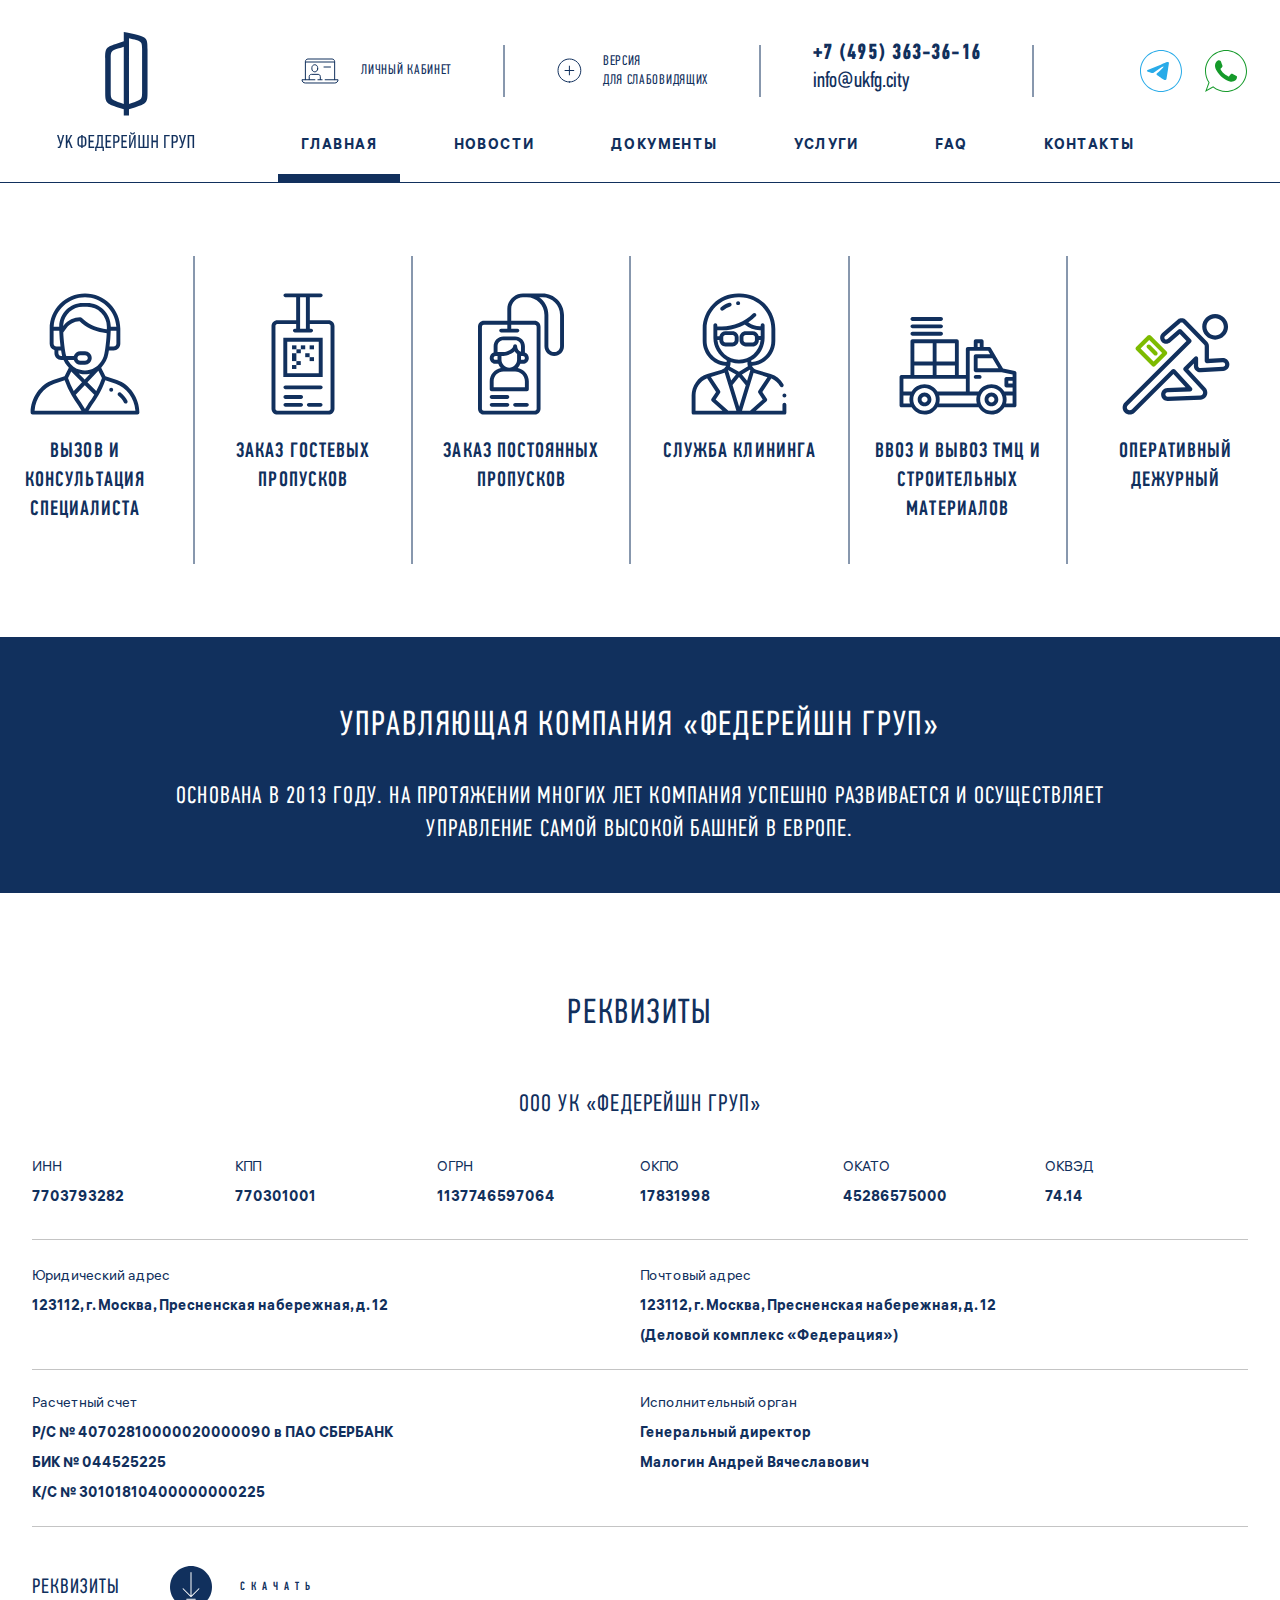
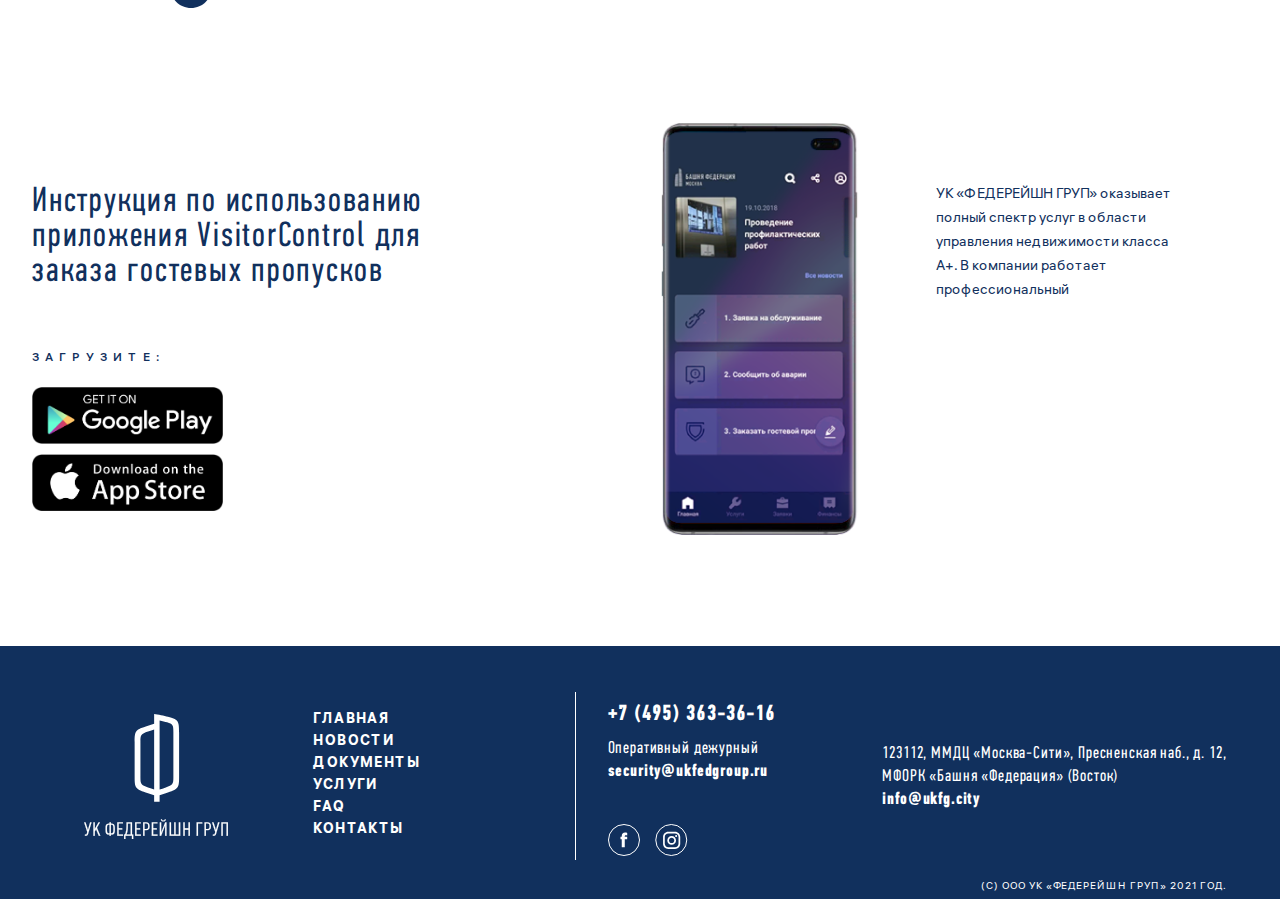
==== index.html @ 89785863 "columns__icons" ====
<!DOCTYPE html>
<html lang="ru">
   <head>
      <meta charset="UTF-8" />
      <meta content="width=device-width, initial-scale=1" name="viewport" />
      <title>УК Федерейшн Груп</title>
      <link rel="stylesheet" href="css/style.css" />
   </head>
   <body>
      <div class="wrapper">
         <header class="header">
            <div class="container">
               <div class="header__row">
                  <a href="../index.html">
                     <div class="header__logo">
                        <div class="header__img"></div>
                     </div>
                  </a>
                  <div class="header__bar">
                     <div class="header__icons">
                        <div class="header__lk">
                           <a href="#">
                              <div class="header__profile">
                                 <p>личный кабинет</p>
                              </div>
                           </a>
                        </div>
                        <div class="header__line"></div>
                        <div class="header__version">
                           <a href="#">
                              <div class="header__blind">
                                 <p>версия<br />для слабовидящих</p>
                              </div>
                           </a>
                        </div>
                        <div class="header__line"></div>
                        <div class="header__contacts">
                           <a href="tel:+74953633616"><div class="header__phone">+7 (495) 363-36-16</div></a>
                           <a href="mailto:info@ukfg.city" target="_blank">
                              <div class="header__mail">info@ukfg.city</div>
                           </a>
                        </div>
                        <div class="header__line"></div>
                        <a href="tel:+74953633616" class="header__call">
                           <div class="header__app">
                              <a href="#">
                                 <div class="header__name header__name_1">
                                 </div>
                              </a>
                              <a href="#">
                                 <div class="header__name header__name_2">
                                 </div>
                              </a>
                           </div>
                        </a>
                     </div>
                     <div class="header__nav">
                        <div class="header__menu">
                           <div class="header__toggle header__toggle_icon">
                              <div class="header__burger"></div>
                           </div>
                           <ul class="header__list">
                              <li><a href="index.html" class="header__list_active">главная</a></li>
                              <li><a href="news/index.html" class="header__list_hover">новости</a></li>
                              <li><a href="documents/index.html" class="header__list_hover">документы</a></li>
                              <li><a href="service/index.html" class="header__list_hover">услуги</a></li>
                              <li><a href="faq/index.html" class="header__list_hover">faq</a></li>
                              <li><a href="contact/index.html" class="header__list_hover">контакты</a></li>
                           </ul>
                           <div class="header__popup">  
                              <div id="dialog" class="windows">
                                 <div class="top"><a href="#" class="link close"></a></div>
                                 <div class="text">общий телефон заказа услуг:</div>
                                 <a href="tel:+74951112233"><div class="phone">+ 7 (495) 111 22 33</div></a>
                                 <div class="app">Быстрая связь:</div>
                                 <div class="columns__app">
                                    <a href="#">
                                       <div class="columns__name columns__name_1">
                                       </div>
                                    </a>
                                    <a href="#">
                                       <div class="columns__name columns__name_2">
                                       </div>
                                    </a>
                                 </div>
                              </div>
                           </div>
                        </div>
                     </div>
                  </div>
               </div>
            </div>
         </header>
         <div class="content">
            <div class="columns">
               <div class="columns__container">
                  <div class="container">
                     <div class="columns__row">
                        <div class="columns__icons columns__icons_1">
                           <a href="#">
                              <div class="columns__about columns__about_1">
                                 <a href="#dialogs" name="modal"><img src="img/01_144.svg" alt=""><p>Вызов и консультация специалиста</p></a>
                              </div>
                           </a>
                        </div>
                        <div class="columns__line"></div>
                        <div class="columns__icons columns__icons_2">
                           <a href="#">
                              <div class="columns__about columns__about_2">
                                 <a href="#dialogs" name="modal"><img src="img/02_144.svg" alt=""><p>Заказ гостевых пропусков</p></a>
                              </div>
                           </a>
                        </div>
                        <div class="columns__line"></div>
                        <div class="columns__icons columns__icons_3">
                           <a href="#">
                              <div class="columns__about columns__about_3">
                                 <a href="#dialogs" name="modal"><img src="img/03_144.svg" alt=""><p>Заказ постоянных пропусков</p></a>
                              </div>
                           </a>
                        </div>
                        <div class="columns__line"></div>
                        <div class="columns__icons columns__icons_4">
                           <a href="#">
                              <div class="columns__about columns__about_4">
                                 <a href="#dialogs" name="modal"><img src="img/04_144.svg" alt=""><p>Служба клининга</p></a>
                              </div>
                           </a>
                        </div>
                        <div class="columns__line"></div>
                        <div class="columns__icons columns__icons_5">
                           <a href="#">
                              <div class="columns__about columns__about_5">
                                 <a href="#dialogs" name="modal"><img src="img/05_144.svg" alt=""><p>Ввоз и вывоз ТМЦ и строительных материалов</p></a>
                              </div>
                           </a>
                        </div>
                        <div class="columns__line"></div>
                        <div class="columns__icons columns__icons_6">
                           <a href="#">
                              <div class="columns__about columns__about_6">
                                 <a href="#dialogs" name="modal"><img src="img/06_144.svg" alt=""><p>Оперативный дежурный</p></a>
                              </div>
                           </a>
                        </div>


                        
                        <div class="columns__popup">  
                           <div id="dialogs" class="window">
                              <div class="top"><a href="#" class="link close"></a></div>
                              <div class="text">общий телефон заказа услуг:</div>
                              <a href="tel:+ 74951112233"><div class="phone">+ 7 (495) 111 22 33</div></a>
                              <div class="app">Быстрая связь:</div>
                              <div class="columns__app">
                                 <a href="#">
                                    <div class="columns__name columns__name_1">
                                    </div>
                                 </a>
                                 <a href="#">
                                    <div class="columns__name columns__name_2">
                                    </div>
                                 </a>
                              </div>
                           </div>
                        </div>


                     </div>
                  </div>
               </div>               
               <div class="columns__info">
                  <h1>Управляющая компания «ФЕДЕРЕЙШН ГРУП»</h1>
                  <p>основана в 2013 году. На протяжении многих лет компания успешно
                     развивается и осуществляет<br/>управление самой высокой башней в
                     Европе.
                  </p>
               </div>
               <div class="columns__container">
                  <div class="container">
                     <div class="columns__requisites">
                        <h2>Реквизиты</h2>
                        <h3>ООО УК «Федерейшн Груп»</h3>
                        <div class="columns__lines_mobile"></div>
                        <div class="columns__details">
                           <div class="columns__property">
                              <div class="columns__item">
                                 <h4>ИНН</h4>
                                 <p>7703793282</p>
                              </div> 
                              <div class="columns__item">
                                 <h4>КПП</h4>
                                 <p>770301001</p>
                              </div> 
                              <div class="columns__item">
                                 <h4>ОГРН</h4>
                                 <p>1137746597064</p>
                              </div> 
                              <div class="columns__item">
                                 <h4>ОКПО</h4>
                                 <p>17831998</p>
                              </div> 
                              <div class="columns__item">
                                 <h4>ОКАТО</h4>
                                 <p>45286575000</p>
                              </div> 
                              <div class="columns__item">
                                 <h4>ОКВЭД</h4>
                                 <p>74.14</p>
                              </div> 
                           </div>
                           <div class="columns__lines"></div>
                           <div class="columns__legal">
                              <div class="columns__string">
                                 <div class="columns__items">
                                    <h4>Юридический адрес</h4>
                                    <p>123112, г. Москва, Пресненская набережная, д. 12</p>
                                 </div>   
                                 <div class="columns__items">
                                    <h4>Почтовый адрес</h4>
                                    <p>123112, г. Москва, Пресненская набережная, д. 12<br/>(Деловой комплекс «Федерация»)</p>
                                 </div>
                              </div>
                              <div class="columns__lines"></div>
                              <div class="columns__string">
                                 <div class="columns__items">
                                    <h4>Расчетный счет</h4>
                                    <p>Р/С № 40702810000020000090 в ПАО СБЕРБАНК<br/>БИК № 044525225<br/>К/С № 30101810400000000225</p>
                                 </div>
                                 <div class="columns__items">
                                    <h4>Исполнительный орган</h4>
                                    <p>Генеральный директор<br/>Малогин Андрей Вячеславович</p>
                                 </div>
                              </div> 
                              <div class="columns__lines"></div>  
                           </div>
                        </div>
                        <div class="columns__upload">
                           <p>Реквизиты</p>
                           <a href="#">
                              <div class="columns__button">
                                 <a href="#">
                                    <div class="columns__add">
                                       <p>скачать</p>
                                    </div>
                                 </a>
                              </div>
                           </a>
                        </div>
                     </div>
                  </div>
               </div>
            </div>
         </div>
         <footer class="footer">
            <div class="columns__container">
               <div class="container">
                  <div class="columns__application">
                     <div class="columns__load">
                        <div class="columns__for">
                        Инструкция по использованию приложения VisitorControl для
                        заказа гостевых пропусков
                        </div>
                        <div class="columns__download">
                           <p>загрузите:</p>
                           <a href="https://play.google.com/store" target="_blank">
                              <img src="img/google.png" alt="picture" />
                           </a>
                           <a class="columns__store" href="https://www.apple.com/ru/app-store/" target="_blank">
                              <img src="img/app-store.png" alt="picture" />
                           </a>
                        </div>
                     </div>
                     <div class="columns__phone">
                        <div class="columns__mobile">
                           <img src="img/tel.png" alt="picture" />
                        </div>
                        <div class="columns__professional">
                        УК «ФЕДЕРЕЙШН ГРУП» оказывает полный спектр услуг в области
                        управления недвижимости класса А+. В компании работает
                        профессиональный
                        </div>
                     </div>
                  </div>
               </div>
            </div>
            <div class="container container__footer">
               <div class="footer__row">
                  <div class="footer__logo">
                     <div class="footer__img"></div>
                  </div>
                  <div class="footer__nav">
                     <div class="footer__menu">
                        <ul class="footer__list">
                           <li><a href="index.html">главная</a></li>
                           <li><a href="news/index.html">новости</a></li>
                           <li><a href="documents/index.html">документы</a></li>
                           <li><a href="service/index.html">услуги</a></li>
                           <li><a href="faq/index.html">faq</a></li>
                           <li><a href="contact/index.html">контакты</a></li>
                        </ul>
                     </div>
                  </div>
                  <div class="footer__contact">
                     <a href="tel:+74953633616"><div class="footer__phone">+7 (495) 363-36-16</div></a>
                     <div class="footer__mail">Оперативный дежурный<br/><a href="mailto:security@ukfedgroup.ru" target="_blank"><span>security@ukfedgroup.ru</span></a></div>
                     <div class="footer__social">
                        <a class="footer__fb" href="https://ru-ru.facebook.com/" target="_blank"></a>
                        <a class="footer__in" href="https://www.instagram.com/" target="_blank"></a>
                     </div>
                  </div>
                  <div class="footer__info">123112, ММДЦ «Москва-Сити», Пресненская наб., д. 12, МФОРК «Башня «Федерация» (Восток)
                     <a href="mailto:info@ukfg.city" target="_blank">info@ukfg.city</a>
                  </div>
               </div>
               <p class="footer__copy">(С) ООО УК «ФЕДЕРЕЙШН ГРУП» 2021 год.</p>
            </div>
         </footer>
      </div>
      <script src="https://code.jquery.com/jquery-3.5.1.min.js"></script>
      <script src="js/main.js"></script>
   </body>
</html>
---- css/style.css ----
/*Обнуляющие стили*/
*{
   padding: 0;
   margin: 0;
   border: 0;
}
*,*:before,*:after{
   -moz-box-sizing: border-box;
   -webkit-box-sizing: border-box;
   box-sizing: border-box;
}
:focus,:active{
   outline: none;
}
a:focus,a:active{
   outline: none;
}
nav,footer,header,aside{
   display: block;
}
html,body{
   height: 100%;
   width: 100%;
   font-size: 100%;
   line-height: 1;
   font-size: 14px;
   -ms-text-size-adjust: 100%;
   -moz-text-size-adjust: 100%;
   -webkit-text-size-adjust: 100%;
}
input,button,textarea{
   font-family: inherit;
}
input::-ms-clear{
   display: none;
}
button{
   cursor: pointer;
}
button::-moz-focus-inner{
   padding: 0;
   border: 0;
}
a,a:visited{
   text-decoration: none;
}
a:hover{
   text-decoration: none;
}
ul li{
   list-style: none;
}
img{
   vertical-align: top;
}
h1,h2,h3,h4,h5,h6{
   font-size: inherit;
   font-weight: inherit;
}
/*--------------------*/
@font-face{
	font-family: "PF Din Text Comp Pro";
	src: url(../fonts/pfdintextcomppro-bold.eot);
	src: local("☺"), url(../fonts/pfdintextcomppro-bold.woff) format("woff"), url(../fonts/pfdintextcomppro-bold.ttf) format("truetype"), url(../fonts/pfdintextcomppro-bold.svg) format("svg");
	font-weight: bold;
	font-style: normal;
}
@font-face {
	font-family: "PF Din Text Comp Pro";
	src: url(../fonts/PFDinTextCompPro-Medium.eot);
	src: local("☺"), url(../fonts/PFDinTextCompPro-Medium.woff) format("woff"), url(../fonts/PFDinTextCompPro-Medium.ttf) format("truetype"), url(../fonts/PFDinTextCompPro-Medium.svg) format("svg");
	font-weight: 500;
	font-style: normal;
}
@font-face{
	font-family: "PF Din Text Comp Pro";
	src: url(../fonts/pfdintextcomppro-regular.eot);
	src: local("☺"), url(../fonts/pfdintextcomppro-regular.woff) format("woff"), url(../fonts/pfdintextcomppro-regular.ttf) format("truetype"), url(../fonts/pfdintextcomppro-regular.svg) format("svg");
	font-weight: normal;
	font-style: normal;
}
@font-face{
   font-family: "ALS Hauss";
   src: local("ALS Hauss Bold"), local("ALS-Hauss-Bold"),
   url(../fonts/ALSHauss-Bold.woff2) format("woff2"),
   url(../fonts/ALSHauss-Bold.woff) format("woff"),
   url(../fonts/ALSHauss-Bold.ttf) format("truetype");
   font-weight: bold;
   font-style: normal;
}
@font-face {
	font-family: "ALS Hauss";
   src: local("ALS Hauss Medium"), local("ALS-Hauss-Medium"),
   url(../fonts/ALSHauss-Medium.woff) format("woff"),
   url(../fonts/ALSHauss-Medium.ttf) format("truetype");
	font-weight: 500;
	font-style: normal;
}
@font-face{
   font-family: "ALS Hauss";
   src: local("ALS Hauss Regular"), local("ALS-Hauss-Regular"),
   url(../fonts/ALSHauss-Regular.woff2) format("woff2"),
   url(../fonts/ALSHauss-Regular.woff) format("woff"),
   url(../fonts/ALSHauss-Regular.ttf) format("truetype");
   font-weight: normal;
   font-style: normal;
}
body{
   font-family: "PF Din Text Comp Pro";
   font-weight: normal;
   color: #11305D;
}
.wrapper{
   min-height: 100%;
   overflow: hidden;
   display: flex;
   flex-direction: column;
}
.container{
   margin: 0px auto;
   max-width: 1464px;
}
.header__text, .header__info, .header__list{
   text-transform: uppercase;
}
a, a:visited{
   color: #11305D;
}
.header__popup{
   display: none;
}
.close{
   display: none;
}
.header__row{
   max-width: 1400px;
   margin: 0 auto;
   display: flex;
   height: 182px;
   padding: 0px 0px 0px 32px;
}
.header__row>a:first-child{
   flex: 1 1 auto;
   display: flex;
   align-items: center;
   background: url(../img/logo.svg) center no-repeat;
}
.header__bar{
   flex: 1 0 70%;
   display: flex;
   flex-direction: column;
   justify-content: space-between;
   padding: 40px 32px 2px 82px;
}
.header__icons{
   width: 100%;
   display: flex;
   white-space: nowrap;
   justify-content: space-between;
   align-items: center;
}
.header__line{
   width: 10px;
   height: 52px;
   background-color: #11305D;
   background: url(../img/line.svg) center no-repeat;
}
.header__lk, .header__version{
   font-size: 14px;
   letter-spacing: 0.05em;
   text-transform: uppercase;   
}
.header__profile p{
   display: flex;
   align-items: center;
   height: 50px;
   background: url(../img/lk.svg) left no-repeat;
   padding: 0px 0px 0px 60px;
}
.header__profile p:hover, .header__profile p:active{
   display: flex;
   align-items: center;
   height: 50px;
   background: url(../img/lkh.svg) left no-repeat;
   padding: 0px 0px 0px 60px;
   transition: width 0.1s ease-in-out;
}
.header__blind p{
   display: flex;
   align-items: center;
   height: 50px;
   line-height: 19px;
   background: url(../img/version.svg) left no-repeat;
   padding: 0px 0px 0px 46px;
   transition: width 0.1s ease-in-out;
}
.header__blind p:hover, .header__blind p:active{
   display: flex;
   align-items: center;
   height: 50px;
   line-height: 19px;
   background: url(../img/versionh.svg) left no-repeat;
   padding: 0px 0px 0px 46px;
   transition: width 0.1s ease-in-out;
}
.header__phone{
   font-family: "PF Din Text Comp Pro";
   font-weight: bold;
   font-size: 22px;
   line-height: 28px;
   letter-spacing: 0.05em;
}
.header__mail{
   font-size: 22px;
   font-weight: normal;
   line-height: 28px;
   padding: 0px 0px 5px 0px;
}
.header__mail:hover, .header__mail:active{
   width: 105px;
   border-bottom: 2px solid #11305D;
   padding-bottom: 3px;
   transition: width 0.1s ease-in-out;
}
.header__app{
   display: flex;
   justify-content: space-between;
}
.header__name{
   display: flex;
   align-items: center;
   height: 50px;
   padding: 0px 42px 0px 0px;
   font-size: 19px;
}
.header__name_1{
   background: url(../img/telegram.svg) right no-repeat;
   margin: 0px 15px 0px 0px;
   padding: 0px 0px 0px 50px;
}
.header__name_1:hover, .header__name_1:active{
   background: url(../img/telegramh.svg) right no-repeat;
   margin: 0px 15px 0px 0px;
   padding: 0px 0px 0px 50px;
   transition: width 0.1s ease-in-out;
}
.header__name_2{
   background: url(../img/whatsapp.svg) right no-repeat;
   padding: 0px 0px 0px 50px;
}
.header__name_2:hover, .header__name_2:active{
   background: url(../img/whatsapph.svg) right no-repeat;
   padding: 0px 0px 0px 50px;
   transition: width 0.1s ease-in-out;
}
.header__nav{
   width: 88%;
   color: #11305D;
}
.header__list{
   font-family: "ALS Hauss";
   font-weight: bold;
   font-size: 14px;
   letter-spacing: 0.1em;
   text-transform: uppercase;
   display: flex;
   justify-content: space-between; 
   white-space: nowrap;
}
.header__list li{
   height: 39.6px;
} 
.header__list_hover:after, .header__list_active:after{
   display: block;
   content: "";
   height: 8px;
   margin-top: 20px;
   margin-left: -30%;
   width: 0%;
   background-color: #11305D;
   transition: width 0.2s ease-in-out;
}
.header__list_hover:hover:after, .header__list_hover:focus:after, .header__list_hover:active:after, .header__list_active:after{
   width: 160%;
   margin-left: -30%;
   transition: width 0.2s ease-in-out;
}
/*Меню-бургер*/
.header__list li{
   display: inline-block;
}
.header__list li a{
   display: block;
   color: #11305D;
   text-decoration: none;
}
.header__menu{
   width: 100%;
}
.header__toggle{  
   color: #11305D;
   cursor: pointer;
   display: none;
   width: 25px;
   height: 25px;
}
.header__toggle_icon {
   width: 25px;
   height: 25px;
   cursor: pointer;
}
.header__burger {
   width: 32px;
   height: 2px;
   transform: translate(-50%, -50%);
   background: #11305D;
   transition: 0.5s;
   display: inline-block;
   margin-left: 12px;
}
.header__burger:before,
.header__burger:after {
   content: "";
   width: 32px;
   height: 2px;
   position: absolute;
   background: #11305D;
   transition: 0.5s;
}
.header__burger:before {
   top: -7px;
}
.header__burger:after {
   top: 7px;
}
.header__popup .windows{
   display: none;
}
@media( max-width: 768px){
   .header{
      min-height: 110px;
   }
   .header__row{
      height: 110px;
      flex-direction: row-reverse;
      padding: 0;
      margin-right: 114px;
      padding-top: 4px;
   }
   .header__row>a:first-child{
      margin: 0 auto;
      display: flex;
      align-items: center;
      background: url(../img/logohm.svg) center no-repeat;
   }
   .header.toggle::after{
      content: "";
      display: block;
      width: 90vw;
      height: 1px;
      margin: 0 auto;
      background-color: #1b4a91;
   }
   .header__img{
      width: 108.3px;
      height: 94px;
   }
   .header__bar{
      flex: 0 0 65px;
      flex-direction: row-reverse;
   }
   .header__line{
      display: none;
   }
   .header__lk, .header__version, .header__contacts, .header__p{
      display: none;
   }
   .header__name{
      display: none;
   }
   .header__call{
      position: absolute;
      top: 7px;
      right: 23px;
      height: 50px;
      background: url(../img/app.svg) right no-repeat;
      padding: 0px 42px 0px 0px;
      font-size: 19px;
   }
   .header__call:hover, .header__call:active{
      position: absolute;
      top: 7px;
      right: 23px;
      height: 50px;
      background: url(../img/apph.svg) right no-repeat;
      padding: 0px 42px 0px 0px;
      transition: width 0.1s ease-in-out;
   }
   .header__toggle{
      display: block;
      padding: 0;
      position: absolute;
      top: 23px;
      left: 20px;
   }
   .header__list{
      display: none;
      position: absolute;
      top: 130px;
      left: 0;
      background: #fff;
      width: 100%;
      height: 100%;
      text-align: center;
   }
   .header__list::after{
      content: "";
      display: block;
      width: 90vw;
      height: 1px;
      margin: 0 auto;
      background-color: #1b4a91;
   }
   .header__list li{
      display: block;
      width: fit-content;
      margin: 0 auto;
      letter-spacing: 0.1em;
      height: 38.1px;
   }
   .header__list_hover:after, .header__list_active:after{
      display: none;
      transition: width 0.1s ease-in-out;
   }
   .header__list a:hover{
      color: #96A9C6;
      transition: width 0.1s ease-in-out;
   }
   .header__popup{
      display: none;
      position: absolute;
      top: 370px;
      right: 0%;
      width: 100%;
      font-size: 19px;
   }
   .header__popup .windows{
      display: block;
      text-align: center;
   }
   .windows .close{
      display: none;
   }
   .header__popup .text{
      font-size: 14px;
      line-height: 19px;
      letter-spacing: 0.05em;
   }
   .header__popup .phone{
      margin: -22px 0px -35px 0px;
   }
   .header__popup #dialog .columns__app {
      display: inline-flex;
      position: static;
      padding: 12px 0px 0px 0px;
   }
   .header__popup #dialog .columns__name_1 {
      margin: 0px 7px 0px 0px;
   }
}
@media (max-width: 960px) and (min-width: 769px){
   .header__row>a:first-child{
      flex: 0 1 auto;
      display: flex;
      align-items: center;
      background: url(../img/logohm.svg) center no-repeat;
      padding: 0px 10px 0px 10px;
   }
   .header__img{
      width: 108.3px;
      height: 94px;
   }
   .header__profile, .header__blind{
      font-size: 12px;
   }
   .header__phone, .header__mail, .header__name{
      font-size: 20px;
   }
   .header__name{
      font-size: 17px;
   }
   .header__list{
      font-size: 12px;
      letter-spacing: 0em;
   }
}
@media (max-width: 843px) and (min-width: 769px){
   .header__bar{
      padding: 40px 32px 2px 32px;
   }
}
.header__toggle_icon.active .header__burger {
   background: rgba(0, 0, 0, 0);
}
.header__toggle_icon.active .header__burger:before {
   top: 0;
   transform: rotate(45deg);
}
.header__toggle_icon.active .header__burger:after {
   top: 0;
   transform: rotate(135deg);
}
/*-----------------*/
.content{
   flex: 1 1 auto;
}
.content::before{
   content: "";
   display: block;
   width: 100%;
   height: 1px;
   background-color: #11305D;
}
h1{
   font-family: PF Din Text Comp Pro;
   font-weight: normal;
   font-size: 35px;
   line-height: 48px;
   text-align: center;
   letter-spacing: 0.05em;
   text-transform: uppercase;
   padding: 57px 0px 52px 0px;
}
.columns{
   flex: 1 0 auto;
}
.columns__full{
   max-width: 1400px;
   margin: 0 auto;
   line-height: 0;
}
.columns__image img{
   object-fit: cover;
   width: 100%;
}
.columns__news{
   width: 100%;
}
.columns__documents, .columns__faq{
   margin: 0px auto;
   max-width: 1464px;
}
.columns__contacts{
   text-align: center;
}
.columns__news h1, .columns__documents h1, .columns__provider h1, .columns__faq h1{
   font-family: PF Din Text Comp Pro;
   font-weight: normal;
   font-size: 35px;
   text-align: center;
   letter-spacing: 0.05em;
   text-transform: uppercase;
   padding: 65px 0px 62px 0px;
}
.columns__row{
   display: flex;
   justify-content: space-between;
   align-items: center;
   text-transform: uppercase;
   height: 454px;
}
.columns__icons{
   align-self: flex-start;
   margin-top: 110px;
}
.columns__line{
   width: 10px;
   height: 308px;
   background-color: #11305D;
   background: url(../img/cline.svg) center no-repeat;
}
.columns__about{
   height: 100%;
   font-weight: 500;
   font-size: 21px;
   line-height: 29px;
   text-align: center;
   letter-spacing: 0.05em;
   text-transform: uppercase;
   display: flex;
   justify-content: center;
   align-items: center;
}
.columns__about img{
   margin: 0 auto;
   padding: 0px 0px 22px 0px;
   height: 144px;
   width: 144px;
}
.columns__icons:hover .columns__about p{
   opacity: 0;
   transition: width 0.1s ease-in-out;
}
.columns__icons_2:hover, .columns__icons_3:hover, .columns__icons_4:hover, .columns__icons_6:hover{
   display: block;
   background: url(../img/order.svg) 50% 221.5px no-repeat;
   transition: width 0.1s ease-in-out;
}
.columns__icons_1:hover, .columns__icons_5:hover{
   display: block;
   background: url(../img/order.svg) 50% 250px no-repeat;
   transition: width 0.1s ease-in-out;
}
.columns__icons_2:active, .columns__icons_3:active, .columns__icons_4:active, .columns__icons_6:active{
   display: block;
   background: url(../img/orderh.svg) 50% 221.5px no-repeat;
   transition: width 0.1s ease-in-out;
}
.columns__icons_1:active, .columns__icons_5:active{
   display: block;
   background: url(../img/orderh.svg) 50% 250px no-repeat;
   transition: width 0.1s ease-in-out;
}
.columns__about p{
   height: 100%;
   width: 170px;
   display: block;
   padding: 0px 0px 0px 0px;
}
/*.columns__about_1{
   background: url(../img/01_144.svg) top/auto no-repeat;
   background-position-y:33px;
}
.columns__about_2{
   background: url(../img/02_144.svg) top/auto no-repeat;
   background-position-y:4px;
}
.columns__about_3{
   background: url(../img/03_144.svg) top/auto no-repeat;
   background-position-y:4px;
}
.columns__about_4{
   background: url(../img/04_144.svg) top/auto no-repeat;
   background-position-y:4px;
}
.columns__about_5{
   background: url(../img/05_144.svg) top/auto no-repeat;
   background-position-y:33px;
}
.columns__about_6{
   background: url(../img/06_144.svg) top/auto no-repeat;
   background-position-y:4px;
}
*/
.columns__popup{
   top: 110%;
   left: 37.5%;
}
.columns__popup .window {
   position:absolute;
   display:none;
   z-index:9999;
   overflow: hidden;
   border: 1px solid #11305D;
   width:744px;
   height:405px;
   padding:10px;
   background-color:#ffffff;
   position:fixed; 
   top: calc(50% - 25px); 
   left: calc(50% - 50px); 
   }  
.top {
   position:absolute;
   left:0;
   top:0;
   width:370px;
   height:30px;
   padding: 8px 20px 6px 10px;
   }
.text{
   padding: 40px 0px 10px 0px;
   font-family: PF Din Text Comp Pro;
   font-style: normal;
   font-weight: normal;
   font-size: 35px;
   line-height: 48px;
   text-align: center;
   letter-spacing: 0.05em;
   text-transform: uppercase;
   color: #11305D;
   }
.phone{
   font-family: PF Din Text Comp Pro;
   font-style: normal;
   font-weight: normal;
   font-size: 56px;
   line-height: 76px;
   text-align: center;
}
.app{
   font-family: ALS Hauss;
   font-style: normal;
   font-weight: normal;
   font-size: 21px;
   text-align: center;
   padding: 35px 0px 0px 0px;
   text-transform: none;
   }
.close {
   display: block;
   position: absolute;
   top: 10px;
   left: 695px;
   background: url(../img/close.svg) center no-repeat;
   padding: 20px 10px 20px 20px;
   }
.close:hover {
   display: block;
   position: absolute;
   top: 10px;
   left: 695px;
   background: url(../img/closeh.svg) center no-repeat;
   padding: 20px 10px 20px 20px;
   transition: width 0.1s ease-in-out;
}
.columns__app{
   display: flex;
   justify-content: space-between;
}
.columns__name{
   display: flex;
   align-items: center;
   height: 50px;
}
.columns__name_1{
   background: url(../img/telegram.svg) right no-repeat;
   margin: 0px 15px 0px 0px;
   padding: 0px 0px 0px 50px;
}
.columns__name_1:hover, .columns__name_1:active{
   background: url(../img/telegramh.svg) right no-repeat;
   margin: 0px 15px 0px 0px;
   padding: 0px 0px 0px 50px;
   transition: width 0.1s ease-in-out;
}
.columns__name_2{
   background: url(../img/whatsapp.svg) right no-repeat;
   padding: 0px 0px 0px 50px;
}
.columns__name_2:hover, .columns__name_2:active{
   background: url(../img/whatsapph.svg) right no-repeat;
   padding: 0px 0px 0px 50px;
   transition: width 0.1s ease-in-out;
}
.columns__app{
   position: absolute;
   bottom: 20%;
   left: 42%;
}
.columns__requisites{
   padding: 0px 32px 0px 32px;
   margin: 99px 0px 100px 0px;
   margin: 0 auto;
   text-align: center;
}
.columns__requisites h2, .columns__requisites h3, .columns__upload p{
   font-family: "PF Din Text Comp Pro";
   font-weight: normal;
   font-size: 35px;
   text-transform: uppercase;
   letter-spacing: 0.05em;
   line-height: 48px;
}
.columns__requisites h2{
   padding: 98px 0px 50px 0px;
}
.columns__requisites h3{
   font-size: 24px;
   line-height: 33px;
}
.columns__upload p{
   padding: 0px 50px 0px 0px;
   font-size: 21px;
   line-height: 29px;
}
.columns__upload{
   display: flex;
   align-items: center;
   padding: 35px 0px 0px 0px;
}
.columns__button p{
   padding: 6px 0px 0px 0px;
   font-size: 12px;
   font-weight: 500;
   line-height: 16px;
   letter-spacing: 0.5em;
}
.columns__add p{
   display: flex;
   align-items: center;
   background: url(../img/download.svg) left no-repeat;
   padding: 17px 0px 17px 70px;
}
.columns__add p:hover, .columns__add p:active{
   background: url(../img/downloadh.svg) left no-repeat;
   padding: 17px 0px 17px 70px;
   transition: width 0.1s ease-in-out;
}
.columns__property, .columns__legal{
   font-family: ALS Hauss;
   font-weight: normal;
   font-size: 14px;
   line-height: 30px;
}
.columns__lines{
   content: "";
   height: 1px;
   background-color: #C4C4C4;
}
.columns__lines_mobile{
   display: none;
}
.columns__property{
   display: flex;
   justify-content: space-between;
   padding: 32px 0px 25px 0px;
}
.columns__legal{
   padding: 3px 0px 0px 0px;
   display: flex;
   flex-direction: column;
}
.columns__string{
   display: flex;
   flex-direction: row;
   justify-content: space-between;
   padding: 20px 0px 16px 0px;
}
.columns__item, .columns__items{
   width: 50%;
   text-align: left;
}
.columns__item p, .columns__items p{
   font-weight: bold;
}
.columns__info{
   margin: 0 auto;
   height: 256px;
   background-color: #11305D;
   color: #fff;
   font-weight: normal;
   text-align: center;
   padding: 46px 0px 46px 0px;
   text-transform: uppercase;
}
.columns__info h1{
   width: 620px;
   margin: 0 auto;
   padding: 20px 0;
   font-size: 35px;
   letter-spacing: 0.05em;
   text-transform: uppercase;
}
.columns__info p{
   max-width: 957px;
   margin: 0 auto;
   max-width: 85%;
   height: 95px;
   font-size: 24px;
   line-height: 33px;
   letter-spacing: 0.05em;
   text-transform: uppercase;
   padding: 10px;
}
.columns__download, .columns__professional{
   font-family: "ALS Hauss";
   font-weight: normal;
}
.columns__application{
   display: flex;
   justify-content: space-between;
   padding: 111px 0px 111px 0px;
   color: #11305D;
}
.columns__load{
   margin: 0px 10px 0px 32px;
   flex: 0 1 50%;
}
.columns__for{
   max-width: 454px;
   padding: 62px 0 63px 0px;
   font-size: 35px;
   line-height: 35px;
   letter-spacing: 0.05em;
}
.columns__download{
   display: flex;
   flex-direction: column;
}
.columns__download p{
   padding: 0px 0px 22px 0px;
   font-size: 12px;
   font-weight: 500;
   letter-spacing: 0.5em;
   text-transform: uppercase;
}
.columns__download img{
   width: 191px;
   height: 57px;
}
.columns__store{
   padding: 10px 0px 0px 0px;
}
.columns__phone{
   flex: 0 1 50%;
   display: flex;
}
.columns__mobile img{
   height: 412px;
}
.columns__professional{
   width: 100%;
   font-size: 14px;
   line-height: 24px;
   padding: 4.8vw 8vw 0px 6vw;
}
@media (max-width: 768px) {
.content:before{
   display: none;
}
.container{
   min-width: 320px;
}
.columns h1{
   font-size: 23px;
   padding: 20px 0px 26px 0px;
}
.columns__full{
   display: none;
}
.columns__row{
   display: flex;
   flex-direction: column;
   height: 100%;
}
.columns__icons:hover .columns__about p{
   opacity: 999;
   transition: width 0.1s ease-in-out;
}
.columns__line{
   display: none;
}
.columns__icons{
   width: 100%;
   margin-top: 0px;
}
.columns__icons_1:before, .columns__icons_2:before, .columns__icons_3:before, .columns__icons_4:before, .columns__icons_5:before, .columns__icons_6:before, .columns__icons_6:after{
   content: "";
   display: block;
   width: 90vw;
   height: 1px;
   margin: 0 auto;
   background-color: #1b4a91;
}
.columns__icons_1.toggle::before{
   display: none;
}
.columns__about{
   height: 100%;
   background-size: 140px 140px;
   margin: 0px 0px 00px 0px;
   padding: 20px 0px 20px 0px;
   display: flex;
   flex-direction: column;
   justify-content: space-between;
   }
.columns__about:hover, .columns__about:active{
   background-size: 140px 140px;
   transition: width 0.1s ease-in-out;
}
.columns__about_1, .columns__about_2, .columns__about_3, .column__about_4{
   border: none;
}
.columns__about_1, .columns__about_5{
   background-position-y:0px;
}
/*
.columns__about_1{
   background: url(../img/01_92.svg) top/auto no-repeat;
   background-position-y:33px;
}
.columns__about_1:hover, .columns__about_1:active{
   background: url(../img/01_92.svg) top/auto no-repeat;
   background-position-y:33px;
   transition: width 0.1s ease-in-out;
}
.columns__about_2{
   background: url(../img/02_92.svg) top/auto no-repeat;
   background-position-y:33px;
}
.columns__about_2:hover, .columns__about_2:active{
   background: url(../img/02_92.svg) top/auto no-repeat;
   background-position-y:33px;
   transition: width 0.1s ease-in-out;
}
.columns__about_3{
   background: url(../img/03_92.svg) top/auto no-repeat;
   background-position-y:33px;
}
.columns__about_3:hover, .columns__about_3:active{
   background: url(../img/03_92.svg) top/auto no-repeat;
   background-position-y:33px;
   transition: width 0.1s ease-in-out;
}
.columns__about_4{
   background: url(../img/04_92.svg) top/auto no-repeat;
   background-position-y:33px;
}
.columns__about_4:hover, .columns__about_4:active{
   background: url(../img/04_92.svg) top/auto no-repeat;
   background-position-y:33px;
   transition: width 0.1s ease-in-out;
}
.columns__about_5{
   background: url(../img/05_92.svg) top/auto no-repeat;
   background-position-y:33px;   
}
.columns__about_5:hover, .columns__about_5:active{
   background: url(../img/05_92.svg) top/auto no-repeat;
   background-position-y:33px;
   transition: width 0.1s ease-in-out;
}
.columns__about_6{
   background: url(../img/06_92.svg) top/auto no-repeat;
   background-position-y:33px;
}
.columns__about_6:hover, .columns__about_6:active{
   background: url(../img/06_92.svg) top/auto no-repeat;
   background-position-y:33px;
   transition: width 0.1s ease-in-out;
}
*/
.columns__about p{
   
   font-size: 18px;
   font-weight: 500;
   letter-spacing: 0.05em;
   padding: 0px 0px 4px 0px;
}
.columns__popup .window {
   display:none;
   position:absolute;
   z-index:9999;
   overflow: hidden;
   border: 1px solid #11305D;
   width: 280px;
   height: 328px;
   padding:10px;
   background-color:#ffffff;
   position:fixed; 
   top: calc(50% - 25px); 
   left: calc(50% - 50px); 
   }  
.top {
   position:absolute;
   left:0;
   top:0;
   width:370px;
   height:30px;
   padding: 8px 20px 6px 10px;
   }
.text{
   padding: 40px 0px 10px 0px;
   font-family: PF Din Text Comp Pro;
   font-style: normal;
   font-weight: normal;
   font-size: 21px;
   line-height: 29px;
   text-align: center;
   letter-spacing: 0.05em;
   text-transform: uppercase;
   color: #11305D;
   }
   .phone{
   font-family: PF Din Text Comp Pro;
   font-style: normal;
   font-weight: normal;
   font-size: 35px;
   line-height: 76px;
   text-align: center;
   }
   .app{
   font-family: ALS Hauss;
   font-style: normal;
   font-weight: normal;
   font-size: 14px;
   text-align: center;
   padding: 35px 0px 0px 0px;
   text-transform: none;
   }
   .close{
      position: absolute;
      top: 5px;
      left: 240px;
      background: url(../img/closem.svg) center no-repeat;
      padding: 20px 10px 20px 20px;
   }
   .close:hover {
      position: absolute;
      top: 5px;
      left: 240px;
      background: url(../img/closemh.svg) center no-repeat;
      padding: 20px 10px 20px 20px;
   }
   .columns__app{
      position: absolute;
      bottom: 14%;
      left: 29%;
   }
   .columns__name{
      display: flex;
      align-items: center;
      height: 50px;
   }
   .columns__information{
      width: 100%;
   }
   .columns__info{
      height: auto;
      line-height: 31px;
      letter-spacing: 0.05em;
      padding: 40px 0px 40px 0px;
      margin: 45px 0px 0px 0px;
   }
   .columns__info h1{
      width: 224px;
      font-size: 23px;
      font-weight: normal;
      padding: 0;
   }   
   .columns__info p{
      width: 260px;
      font-size: 17px;
      font-weight: 400;
      line-height: 25px;
      letter-spacing: 0.05em;
      padding: 17px 0px 0px 0px;
      height: 100%;
   }  
   .columns__lines_mobile{
      display: block;
      content: "";
      height: 1px;
      background-color: #C4C4C4;
   }
   .columns__requisites{
      padding: 0px 20px 0px 20px;
   }
   .columns__requisites h2{
      font-size: 23px;
      letter-spacing: 0.05em;
      padding: 55px 0px 3px 0px;
   }
   .columns__requisites h3{
      font-size: 17px;
      letter-spacing: 0.05em;
      padding: 0px 0px 18px 0px;
   }
   .columns__property, .columns__legal{
      font-size: 12px;
      line-height: 19px;
      padding: 12px 0px 0px 0px;
   }
   .columns__upload p{
      font-size: 15px;
      padding: 10px 0px 0px 0px;
   }
   .columns__add{
      padding: 0px 0px 0px 1px;
   }
   .columns__add p{
      font-family: "ALS Hauss";
      font-weight: 500;
      font-size: 10px;
      letter-spacing: 0.5em;
      padding: 10px 0px 10px 50px;
      background: url(../img/downloadm.svg) left no-repeat;
      transition: width 0.1s ease-in-out;
   }
   .columns__add p:hover{
      font-family: "ALS Hauss";
      font-weight: 500;
      font-size: 10px;
      letter-spacing: 0.5em;
      padding: 10px 0px 10px 50px;
      background: url(../img/downloadmh.svg) left no-repeat;
      transition: width 0.1s ease-in-out;
   }
   .columns__property{
      display: flex;
      flex-wrap:wrap;
      text-align: left;
   }
   .columns__legal{
      padding: 0;
   }
   .columns__string{
      display: flex;
      flex-direction: column;
      text-align: left;
      padding: 15px 0px 0px 0px;
   }
   .columns__item{
      flex: 0 1 50%;
      padding: 0px 0px 10px 0px;
   }
   .columns__items{
      width: 80%;
      padding: 0px 0px 10px 0px;
      word-wrap: normal;
   }
   .columns__upload{
      display: flex;
      flex-direction: column;
      align-items: flex-start;
      padding: 10px 0px 0px 0px;
   }
   .columns__application{
      position: relative;
      padding: 0;
      padding: 50px 20px 88px 20px;  
      justify-content: flex-start; 
   }
   .columns__professional{
      display: none;
   }
   .columns__load{
      display: flex;
      flex-direction: column;
      padding: 0;
      margin: 0;
   }
   .columns__phone{
      width: 96px;
      height: 169px;
      align-self: flex-end;
      padding: 17px 0px 0px 0px;
   }
   .columns__mobile img{
      display: none;
   }
   .columns__mobile{
      background: url(../img/tel.png) top/auto 169px no-repeat;
      width: 96px;
      height: 169px;
   }
   .columns__download{
      display: flex;
      flex-direction: column;
   }
   .columns__store{
      padding: 7px 0px 0px 0px;
   }
   .columns__download img{
      width: 125px;
      height: 37px;
      padding: 0;
   }
   .columns__download p{
      font-size: 10px;
      line-height: 13px;
      padding: 58px 0px 8px 0px;
   }
   .columns__for{
      width: 251px;
      height: 75px;
      font-size: 17px;
      line-height: 25px;
      padding: 0;
   }
}
@media (max-width: 375px){
   .columns__about p{
      font-size: 16px;
   }
   .columns__phone{
      width: 96px;
      height: 169px;
      position: absolute;
      bottom: 0px;
      right: 0px;
   }
   .columns__picture{
      height: 142px;
   }
}
@media (max-width: 800px) and (min-width: 769px){
   .columns__for{
      font-size: 22px;
   }
   .columns__about p{
      font-size: 14px;
   }
   .columns__info h1{
      font-size: 26px;
   }
}
@media (max-width: 888px) and (min-width: 801px){
   .columns__for{
      font-size: 24px;
   }
   .columns__about p{
      font-size: 15px;
   }
   .columns__info h1{
      font-size: 28px;
   }
}
@media (max-width: 960px) and (min-width: 889px){
   .columns__about p{
      font-size: 16px;
   }
   .columns__for{
      font-size: 28px;
   }
   .columns__info h1{
      font-size: 30px;
   }
   .columns__info p{
      font-style: 22px;
   }
}
@media (max-width: 1110px) and (min-width: 961px){
   .columns__about p{
      font-size: 20px;
   }
   .columns__info h1{
      font-size: 33px;
   }
}
.footer{
   flex: 0 0 auto;
}
.container__footer{
   max-width: 100%;
   background-color: #11305D;
   color: #fff;
   height: 253px;
}
.footer__row{
   max-width: 1400px;
   display: flex;
   align-items:center;
   margin: 0 auto;
   padding: 30px 0px 0px 0px;
}
.footer__logo{
   flex: 0 1 36%;
}
.footer__nav{
   flex: 0 1 30%;
}
.footer__contact{
   flex: 0 1 33%;
}
.footer__info{
   flex: 0 1 45%;
   padding: 0px 40px 0px 10px;
}
.footer__img{
   background: url(../img/logof.svg) center no-repeat;
   padding: 200px 0px 0px 10px;
}
.footer__list{
   font-family: "ALS Hauss";
   font-weight: bold;
   display: flex;
   flex-direction: column;
   justify-content: space-between;
   font-size: 14px;
   line-height: 22px;
   letter-spacing: 0.1em;
   text-transform: uppercase;
}
.footer a, .footer a:visited, .footer{
   color: #fff;
}
.footer__list a:hover{
   color: #96A9C6;
   transition: width 0.1s ease-in-out;
}
.footer__contact{
   line-height: 25px;
   height: 168px;
   font-weight: normal;
   border-left: 1px solid #fff;
   padding: 0px 0px 0px 32px;
}
.footer__phone{
   font-family: "PF Din Text Comp Pro";
   font-weight: bold;
   font-size: 22px;
   letter-spacing: 0.05em;
   padding: 10px 0;
}
.footer__mail{
   font-size: 17px;
   line-height: 23px;
   letter-spacing: 0.05em;
}
.footer__fb{
   width: 200px;
   background: url(../img/fb.svg) left no-repeat;
   padding: 1px 40px 90px 0px;
}
.footer__fb:hover, .footer__fb:active{
   height: 200px;
   background: url(../img/fbh.svg) left no-repeat;
   padding: 1px 40px 90px 0px;
   transition: width 0.1s ease-in-out;
}
.footer__in{
   background: url(../img/in.svg) right no-repeat;
   padding: 1px 0px 90px 40px;
}
.footer__in:hover, .footer__in:active{
   background: url(../img/inh.svg) right no-repeat;
   padding: 1px 0px 90px 40px;
   transition: width 0.1s ease-in-out;
}
.footer__info{
   font-size: 17px;
   line-height: 23px;
   letter-spacing: 0.05em;
   display: flex;
   flex-direction: column;
   justify-content: center;
}
.footer__info a{
   font-weight: bold;
}
.footer span{
   font-weight: bold;
   line-height: 23px;
   letter-spacing: 0.05em;
   color: #fff;
}
.footer span:hover, .footer span:active{
   color: #96A9C6;
   transition: width 0.1s ease-in-out;
}
.footer__copy{
   max-width: 1400px;
   margin: 0 auto;
   font-family: "ALS Hauss";
   padding: 0 53px 15px 0;
   text-align: right;
   font-size: 10px;
   font-weight: normal;
   letter-spacing: 0.1em;
   line-height: 22px;
   text-transform: uppercase;
}
@media (max-width: 768px) {
   .footer{
      min-height: 375px;
   }
   .container__footer{
      height: auto;
   }
   .footer__nav, .footer__info{
      display: none
   }
   .footer__contact{
      border: none;
      display: flex;
      flex-direction: column;
      align-items: center;
      padding: 0;
   }
   .footer__row{
      display: flex;
      flex-direction: column;
      padding: 44px 0px 0px 0px;
   }
   .footer__img{
      background: url(../img/logofm.svg) top no-repeat;
      width: 108.3px;
      height: 94px;
      padding: 0;
   }
   .footer__phone{
      font-size: 22px;
      padding: 38px 0px 7px 0px;
   }
   .footer__social{
      padding: 0px 0px 20px 0px;
   }
   .footer__copy{
      flex: 1 1 auto;
      padding: 47px 0px 1px 0px;
      text-align: center;
   }
}
@media (max-width: 888px) and (min-width: 769px) {
   .footer__logo{
      flex: 0 1 auto;
      padding: 0px 20px 0px 20px;
   }
   .footer__img{
      background: url(../img/logofm.svg) center/auto no-repeat;
      width: 108.3px;
      height: 94px;
   }
   .footer__list{
      font-size: 12px;
   }
   .footer__phone{
      font-size: 18px;
   }
   .footer__mail{
      font-size: 15px;
   }
   .footer__info{
      font-size: 15px;
      padding: 0px 10px 0px 10px;
   }
}
@media (max-width: 960px) and (min-width: 889px){
   .footer__logo{
      flex: 0 1 auto;
      padding: 0px 20px 0px 20px;
   }
   .footer__img{
      background: url(../img/logofm.svg) center/auto no-repeat;
      width: 108.3px;
      height: 94px;
   }
}
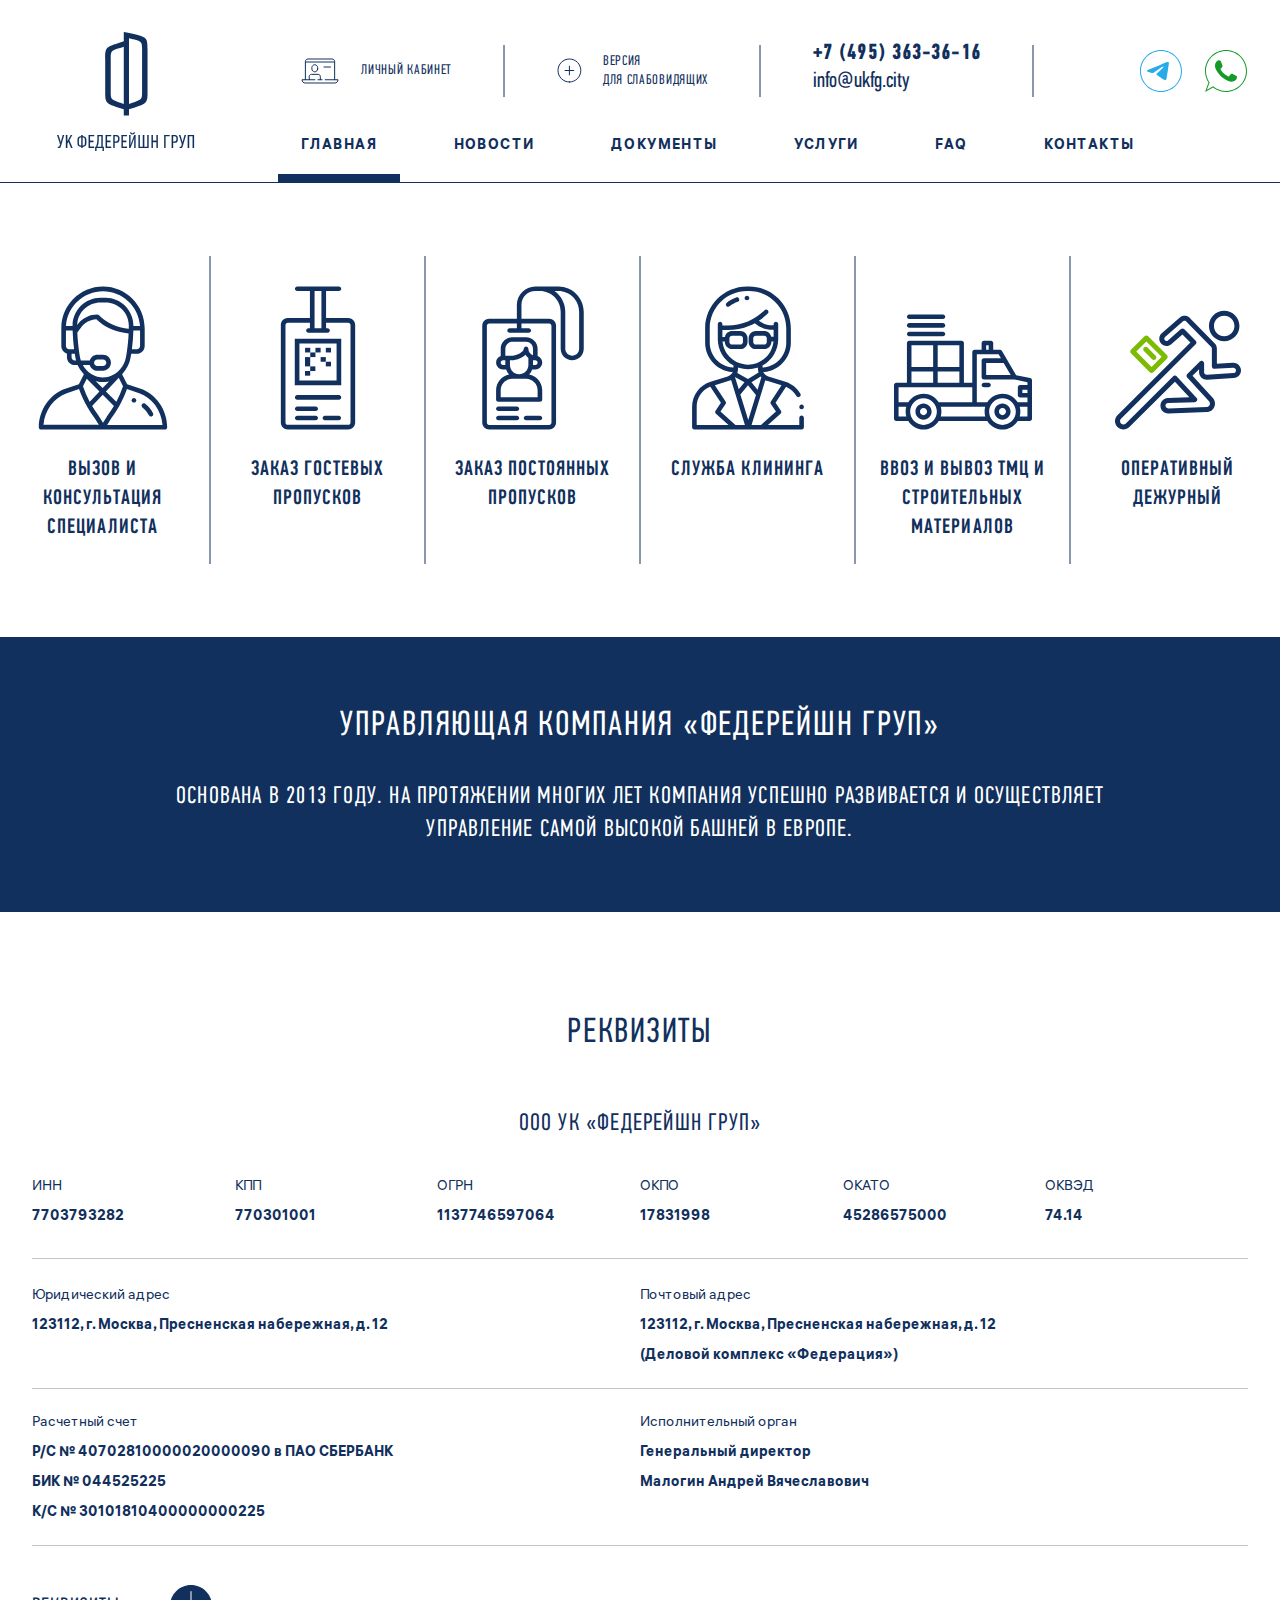
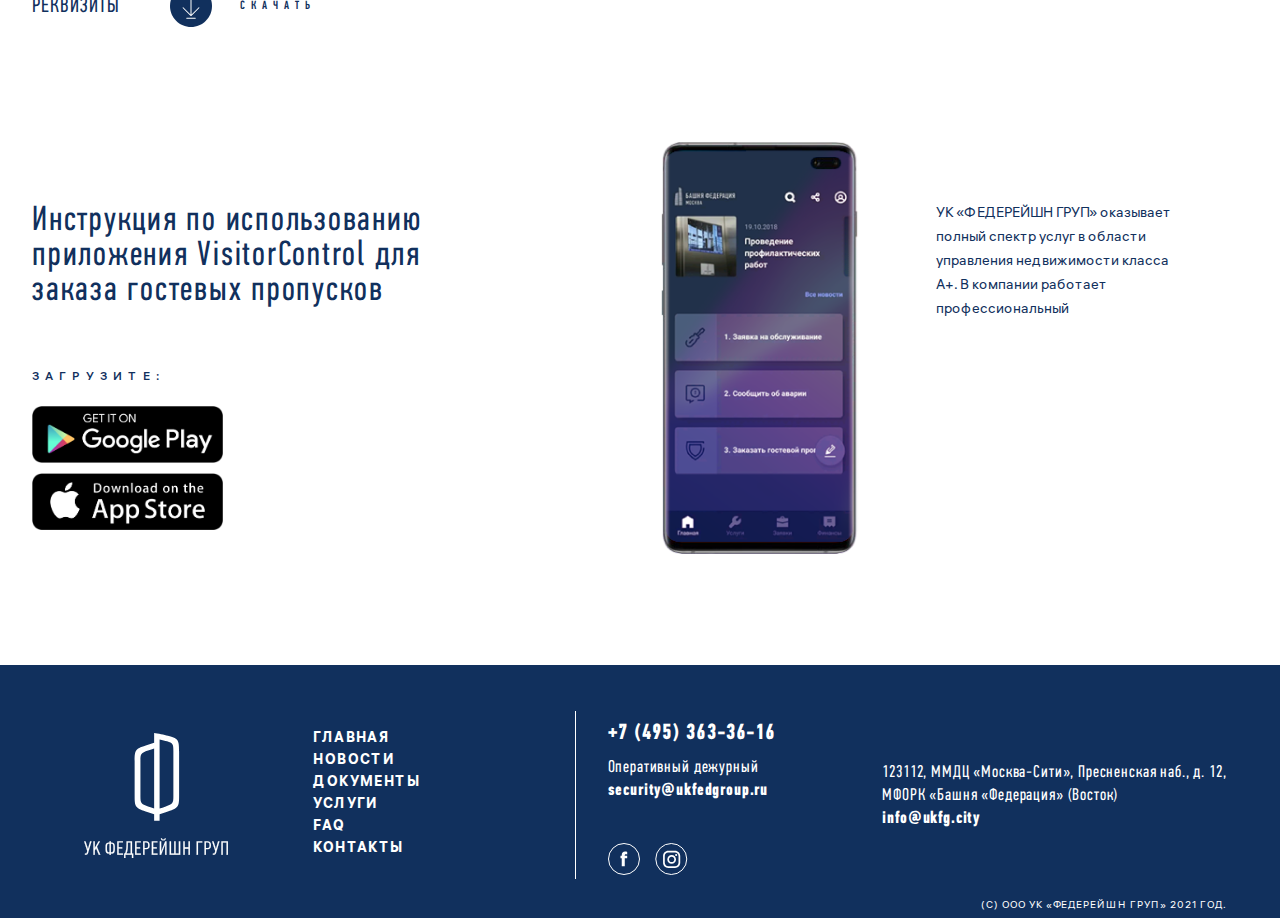
==== commit 274b0cfe: "errow" ====
--- a/index.html
+++ b/index.html
@@ -11,7 +11,7 @@
          <header class="header">
             <div class="container">
                <div class="header__row">
-                  <a href="../index.html">
+                  <a href="index.html">
                      <div class="header__logo">
                         <div class="header__img"></div>
                      </div>
--- a/css/style.css
+++ b/css/style.css
@@ -344,7 +344,7 @@
       height: 110px;
       flex-direction: row-reverse;
       padding: 0;
-      margin-right: 114px;
+      margin-right: 106px;
       padding-top: 4px;
    }
    .header__row>a:first-child{
@@ -564,14 +564,15 @@
 }
 .columns__row{
    display: flex;
-   justify-content: space-between;
+   justify-content: center;
    align-items: center;
    text-transform: uppercase;
    height: 454px;
 }
 .columns__icons{
    align-self: flex-start;
-   margin-top: 110px;
+   margin-top: 103px;
+   flex: 1 1 auto;
 }
 .columns__line{
    width: 10px;
@@ -593,7 +594,7 @@
 }
 .columns__about img{
    margin: 0 auto;
-   padding: 0px 0px 22px 0px;
+   padding: 0px;
    height: 144px;
    width: 144px;
 }
@@ -601,31 +602,21 @@
    opacity: 0;
    transition: width 0.1s ease-in-out;
 }
-.columns__icons_2:hover, .columns__icons_3:hover, .columns__icons_4:hover, .columns__icons_6:hover{
+.columns__icons:hover{
    display: block;
-   background: url(../img/order.svg) 50% 221.5px no-repeat;
-   transition: width 0.1s ease-in-out;
-}
-.columns__icons_1:hover, .columns__icons_5:hover{
+   background: url(../img/order.svg) 50% 176px no-repeat;
+   transition: width 0.1s ease-in-out;
+}
+.columns__icons:active{
    display: block;
-   background: url(../img/order.svg) 50% 250px no-repeat;
-   transition: width 0.1s ease-in-out;
-}
-.columns__icons_2:active, .columns__icons_3:active, .columns__icons_4:active, .columns__icons_6:active{
-   display: block;
-   background: url(../img/orderh.svg) 50% 221.5px no-repeat;
-   transition: width 0.1s ease-in-out;
-}
-.columns__icons_1:active, .columns__icons_5:active{
-   display: block;
-   background: url(../img/orderh.svg) 50% 250px no-repeat;
+   background: url(../img/orderh.svg) 50% 176px no-repeat;
    transition: width 0.1s ease-in-out;
 }
 .columns__about p{
-   height: 100%;
+   height: 87px;
    width: 170px;
    display: block;
-   padding: 0px 0px 0px 0px;
+   padding: 25px 0px 0px 0px;
 }
 /*.columns__about_1{
    background: url(../img/01_144.svg) top/auto no-repeat;
@@ -846,7 +837,7 @@
 }
 .columns__info{
    margin: 0 auto;
-   height: 256px;
+   min-height: 256px;
    background-color: #11305D;
    color: #fff;
    font-weight: normal;
@@ -866,7 +857,7 @@
    max-width: 957px;
    margin: 0 auto;
    max-width: 85%;
-   height: 95px;
+   min-height: 95px;
    font-size: 24px;
    line-height: 33px;
    letter-spacing: 0.05em;
@@ -944,16 +935,22 @@
    flex-direction: column;
    height: 100%;
 }
-.columns__icons:hover .columns__about p{
-   opacity: 999;
-   transition: width 0.1s ease-in-out;
-}
 .columns__line{
    display: none;
 }
 .columns__icons{
    width: 100%;
    margin-top: 0px;
+}
+.columns__icons:hover{
+   display: block;
+   background: none;
+   transition: width 0.1s ease-in-out;
+}
+.columns__icons:active{
+   display: block;
+   background: none;
+   transition: width 0.1s ease-in-out;
 }
 .columns__icons_1:before, .columns__icons_2:before, .columns__icons_3:before, .columns__icons_4:before, .columns__icons_5:before, .columns__icons_6:before, .columns__icons_6:after{
    content: "";
@@ -968,16 +965,16 @@
 }
 .columns__about{
    height: 100%;
-   background-size: 140px 140px;
    margin: 0px 0px 00px 0px;
-   padding: 20px 0px 20px 0px;
+   padding: 45px 0px 40px 0px;
    display: flex;
    flex-direction: column;
    justify-content: space-between;
-   }
-.columns__about:hover, .columns__about:active{
-   background-size: 140px 140px;
-   transition: width 0.1s ease-in-out;
+}
+.columns__about img{
+   margin: 0 auto;
+   height: 92px;
+   width: 92px;
 }
 .columns__about_1, .columns__about_2, .columns__about_3, .column__about_4{
    border: none;
@@ -1041,12 +1038,17 @@
    transition: width 0.1s ease-in-out;
 }
 */
+.columns__icons:hover .columns__about p{
+   opacity: 1;
+   transition: width 0.1s ease-in-out;
+}
 .columns__about p{
-   
+   width: 100%;
+   height: 100%;
    font-size: 18px;
    font-weight: 500;
    letter-spacing: 0.05em;
-   padding: 0px 0px 4px 0px;
+   padding: 10px 0px 0px 0px;
 }
 .columns__popup .window {
    display:none;
@@ -1283,6 +1285,7 @@
 @media (max-width: 375px){
    .columns__about p{
       font-size: 16px;
+      width: 100px;
    }
    .columns__phone{
       width: 96px;
@@ -1301,6 +1304,11 @@
    }
    .columns__about p{
       font-size: 14px;
+      width: 120px;
+      margin: 0 auto;
+   }
+   .columns__about img{
+      width: 100%;
    }
    .columns__info h1{
       font-size: 26px;
@@ -1312,14 +1320,21 @@
    }
    .columns__about p{
       font-size: 15px;
+      width: 130px;
+      margin: 0 auto;
    }
    .columns__info h1{
       font-size: 28px;
+   }
+   .columns__about img{
+      width: 100%;
    }
 }
 @media (max-width: 960px) and (min-width: 889px){
    .columns__about p{
       font-size: 16px;
+      width: 140px;
+      margin: 0 auto;
    }
    .columns__for{
       font-size: 28px;
@@ -1329,14 +1344,22 @@
    }
    .columns__info p{
       font-style: 22px;
+   }
+   .columns__about img{
+      width: 100%;
    }
 }
 @media (max-width: 1110px) and (min-width: 961px){
    .columns__about p{
       font-size: 20px;
+      width: 160px;
+      margin: 0 auto;
    }
    .columns__info h1{
       font-size: 33px;
+   }
+   .columns__about img{
+      width: 100%;
    }
 }
 .footer{
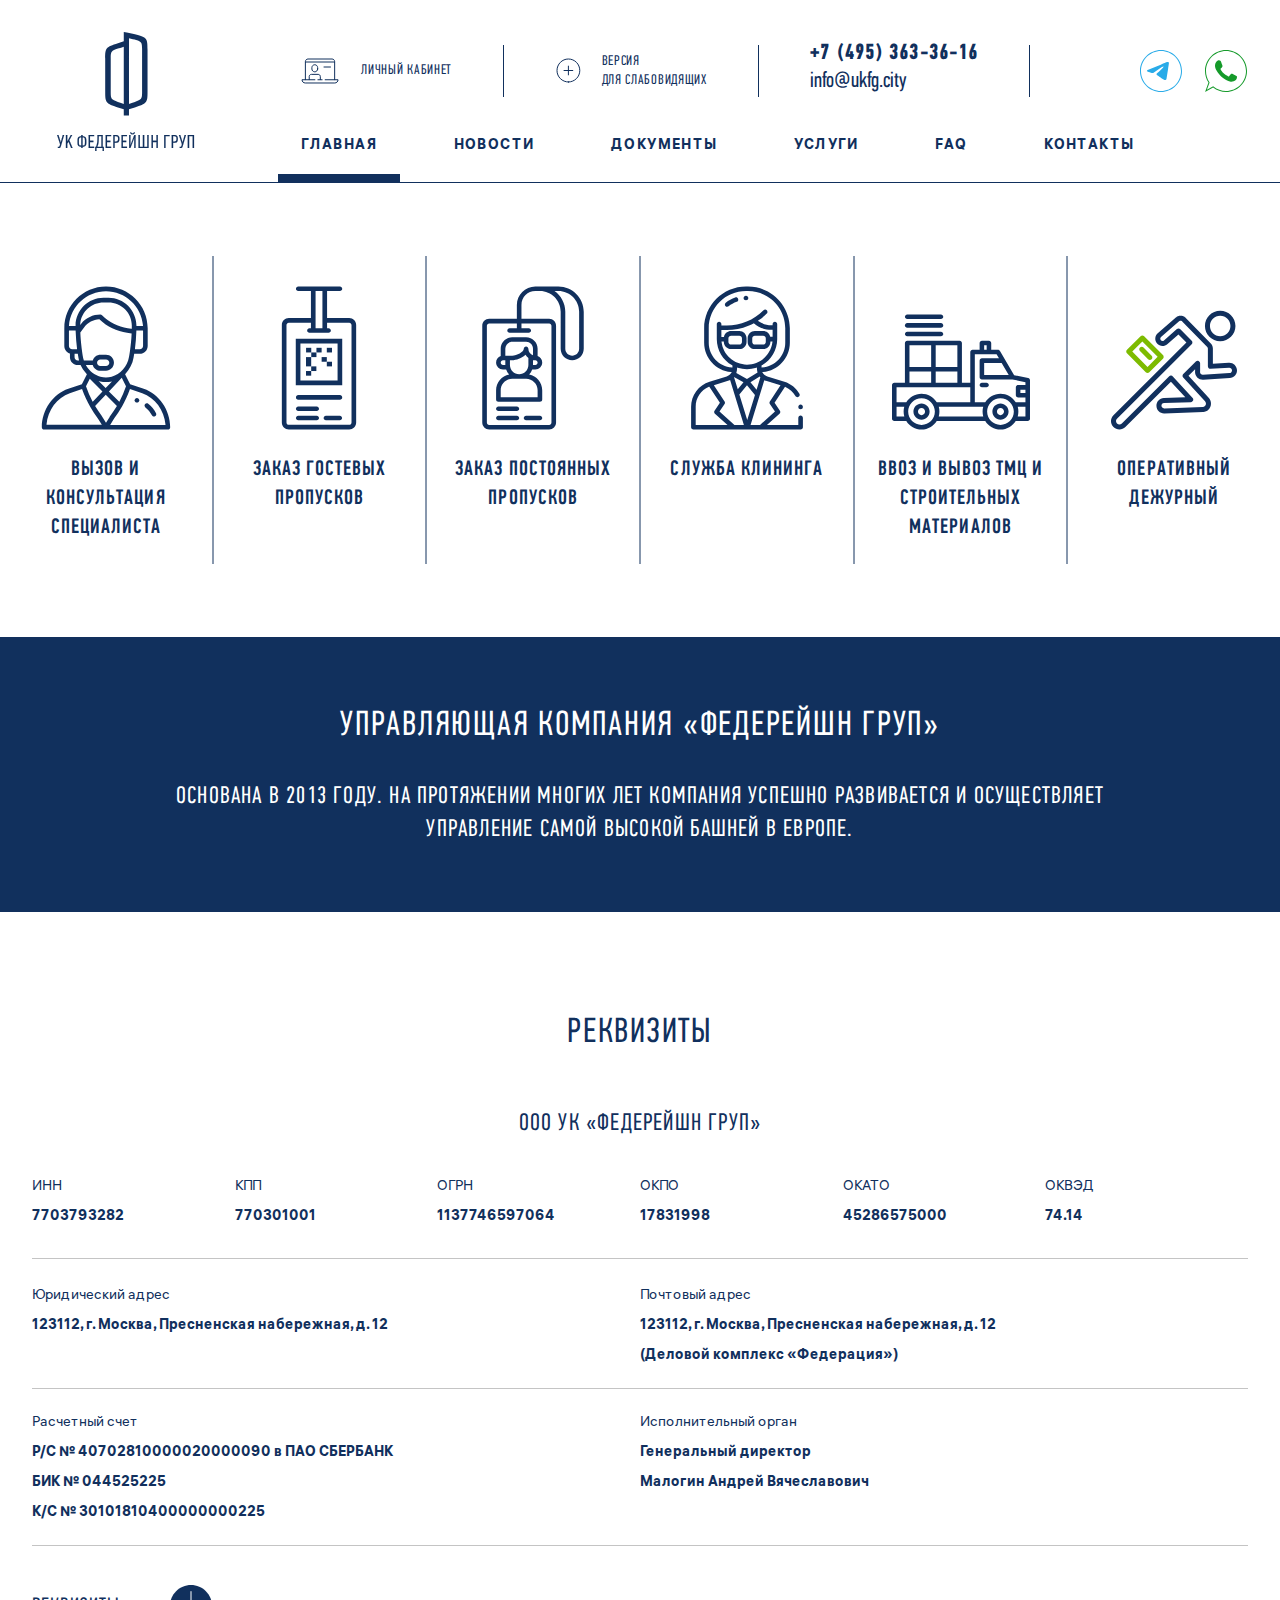
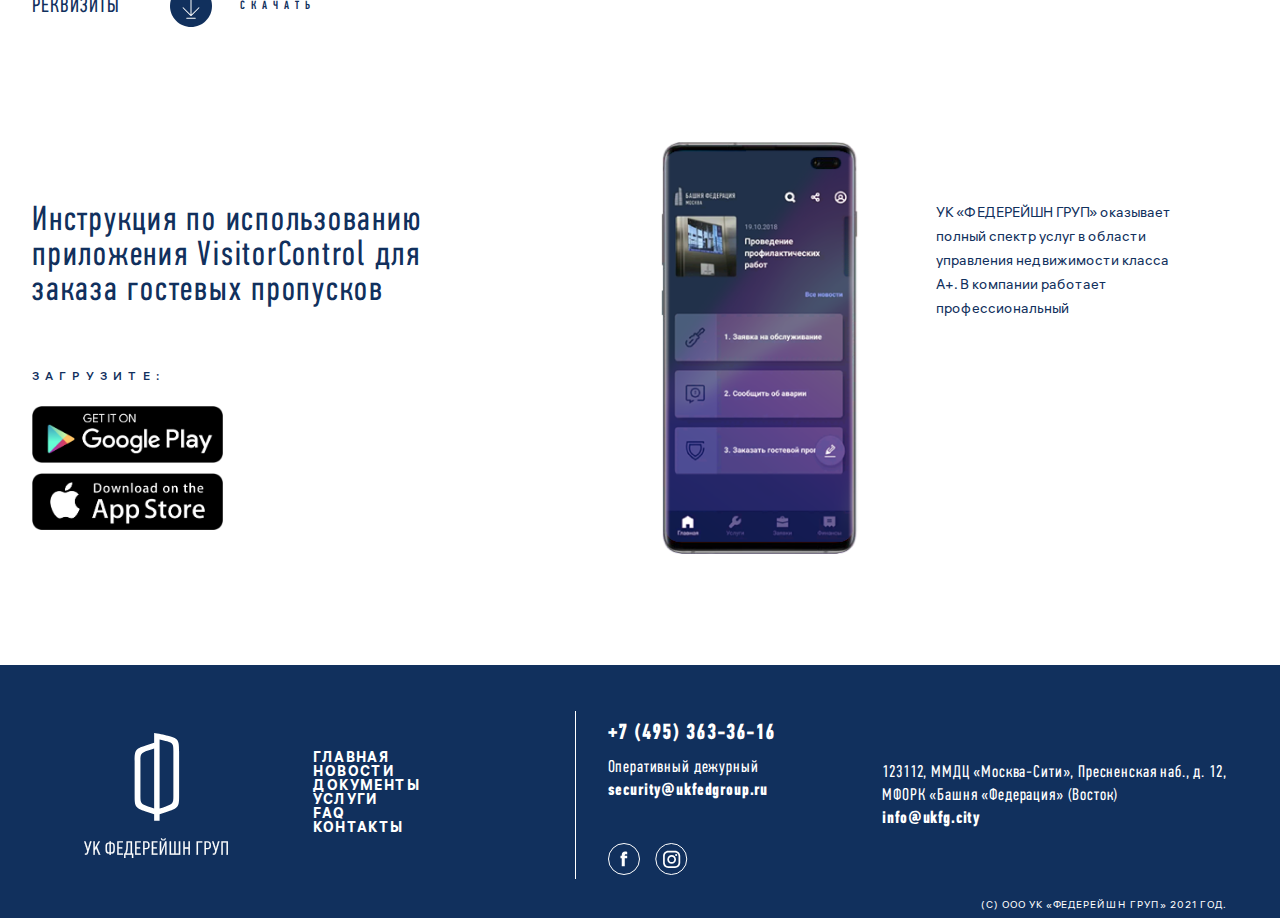
==== commit 4275392d: "letsee-font" ====
--- a/index.html
+++ b/index.html
@@ -4,6 +4,7 @@
       <meta charset="UTF-8" />
       <meta content="width=device-width, initial-scale=1" name="viewport" />
       <title>УК Федерейшн Груп</title>
+      <link rel="stylesheet" href="letsee/letsee.css"/>
       <link rel="stylesheet" href="css/style.css" />
    </head>
    <body>
@@ -27,7 +28,7 @@
                         </div>
                         <div class="header__line"></div>
                         <div class="header__version">
-                           <a href="#">
+                           <a href="javascript://" onclick="letsee_toggle_panel()">
                               <div class="header__blind">
                                  <p>версия<br />для слабовидящих</p>
                               </div>
@@ -42,17 +43,17 @@
                         </div>
                         <div class="header__line"></div>
                         <a href="tel:+74953633616" class="header__call">
-                           <div class="header__app">
-                              <a href="#">
-                                 <div class="header__name header__name_1">
-                                 </div>
-                              </a>
-                              <a href="#">
-                                 <div class="header__name header__name_2">
-                                 </div>
-                              </a>
-                           </div>
                         </a>
+                        <div class="header__app">
+                           <a href="#">
+                              <div class="header__name header__name_1">
+                              </div>
+                           </a>
+                           <a href="#">
+                              <div class="header__name header__name_2">
+                              </div>
+                           </a>
+                        </div>
                      </div>
                      <div class="header__nav">
                         <div class="header__menu">
@@ -96,57 +97,66 @@
                <div class="columns__container">
                   <div class="container">
                      <div class="columns__row">
-                        <div class="columns__icons columns__icons_1">
-                           <a href="#">
-                              <div class="columns__about columns__about_1">
-                                 <a href="#dialogs" name="modal"><img src="img/01_144.svg" alt=""><p>Вызов и консультация специалиста</p></a>
-                              </div>
-                           </a>
-                        </div>
-                        <div class="columns__line"></div>
-                        <div class="columns__icons columns__icons_2">
-                           <a href="#">
-                              <div class="columns__about columns__about_2">
-                                 <a href="#dialogs" name="modal"><img src="img/02_144.svg" alt=""><p>Заказ гостевых пропусков</p></a>
-                              </div>
-                           </a>
-                        </div>
-                        <div class="columns__line"></div>
-                        <div class="columns__icons columns__icons_3">
-                           <a href="#">
-                              <div class="columns__about columns__about_3">
-                                 <a href="#dialogs" name="modal"><img src="img/03_144.svg" alt=""><p>Заказ постоянных пропусков</p></a>
-                              </div>
-                           </a>
-                        </div>
-                        <div class="columns__line"></div>
-                        <div class="columns__icons columns__icons_4">
-                           <a href="#">
-                              <div class="columns__about columns__about_4">
-                                 <a href="#dialogs" name="modal"><img src="img/04_144.svg" alt=""><p>Служба клининга</p></a>
-                              </div>
-                           </a>
-                        </div>
-                        <div class="columns__line"></div>
-                        <div class="columns__icons columns__icons_5">
-                           <a href="#">
-                              <div class="columns__about columns__about_5">
-                                 <a href="#dialogs" name="modal"><img src="img/05_144.svg" alt=""><p>Ввоз и вывоз ТМЦ и строительных материалов</p></a>
-                              </div>
-                           </a>
-                        </div>
-                        <div class="columns__line"></div>
-                        <div class="columns__icons columns__icons_6">
-                           <a href="#">
-                              <div class="columns__about columns__about_6">
-                                 <a href="#dialogs" name="modal"><img src="img/06_144.svg" alt=""><p>Оперативный дежурный</p></a>
-                              </div>
-                           </a>
-                        </div>
-
-
-                        
-                        <div class="columns__popup">  
+                        <div class="columns__icons columns__icons_1 letsee-guard">
+                           <div class="columns__about columns__about_1 letsee-guard">
+                              <a href="#dialogs" name="modal" class="letsee-guard">
+                                 <img src="img/01_144.svg" alt="" data-color="bonw" />
+                                 <img src="img/01_144-wonb.svg" alt="" data-color="wonb" />
+                                 <p>Вызов и консультация специалиста</p>
+                              </a>
+                           </div>
+                        </div>
+                        <div class="columns__line"></div>
+                        <div class="columns__icons columns__icons_2 letsee-guard">
+                           <div class="columns__about columns__about_2 letsee-guard">
+                              <a href="#dialogs" name="modal" class="letsee-guard">
+                                 <img src="img/02_144.svg" alt="" data-color="bonw" />
+                                 <img src="img/02_144-wonb.svg" alt="" data-color="wonb" />
+                                 <p>Заказ гостевых пропусков</p>
+                              </a>
+                           </div>
+                        </div>
+                        <div class="columns__line"></div>
+                        <div class="columns__icons columns__icons_3 letsee-guard">
+                           <div class="columns__about columns__about_3 letsee-guard">
+                              <a href="#dialogs" name="modal" class="letsee-guard">
+                                 <img src="img/03_144.svg" alt="" data-color="bonw" />
+                                 <img src="img/03_144-wonb.svg" alt="" data-color="wonb" />
+                                 <p>Заказ постоянных пропусков</p>
+                              </a>
+                           </div>
+                        </div>
+                        <div class="columns__line"></div>
+                        <div class="columns__icons columns__icons_4 letsee-guard">
+                           <div class="columns__about columns__about_4 letsee-guard">
+                              <a href="#dialogs" name="modal" class="letsee-guard">
+                                 <img src="img/04_144.svg" alt="" data-color="bonw" />
+                                 <img src="img/04_144-wonb.svg" alt="" data-color="wonb" />
+                                 <p>Служба клининга</p>
+                              </a>
+                           </div>
+                        </div>
+                        <div class="columns__line"></div>
+                        <div class="columns__icons columns__icons_5 letsee-guard">
+                           <div class="columns__about columns__about_5 letsee-guard">
+                              <a href="#dialogs" name="modal" class="letsee-guard">
+                                 <img src="img/05_144.svg" alt="" data-color="bonw" />
+                                 <img src="img/05_144-wonb.svg" alt="" data-color="wonb" />
+                                 <p>Ввоз и вывоз ТМЦ и строительных материалов</p>
+                              </a>
+                           </div>
+                        </div>
+                        <div class="columns__line"></div>
+                        <div class="columns__icons columns__icons_6 letsee-guard">
+                           <div class="columns__about columns__about_6 letsee-guard">
+                              <a href="#dialogs" name="modal" class="letsee-guard">
+                                 <img src="img/06_144.svg" alt="" data-color="bonw" />
+                                 <img src="img/06_144-wonb.svg" alt="" data-color="wonb" />
+                                 <p>Оперативный дежурный</p>
+                              </a>
+                           </div>
+                        </div>
+                        <div class="columns__popup">
                            <div id="dialogs" class="window">
                               <div class="top"><a href="#" class="link close"></a></div>
                               <div class="text">общий телефон заказа услуг:</div>
@@ -154,24 +164,20 @@
                               <div class="app">Быстрая связь:</div>
                               <div class="columns__app">
                                  <a href="#">
-                                    <div class="columns__name columns__name_1">
-                                    </div>
+                                    <div class="columns__name columns__name_1"></div>
                                  </a>
                                  <a href="#">
-                                    <div class="columns__name columns__name_2">
-                                    </div>
+                                    <div class="columns__name columns__name_2"></div>
                                  </a>
                               </div>
                            </div>
                         </div>
-
-
                      </div>
                   </div>
                </div>               
                <div class="columns__info">
-                  <h1>Управляющая компания «ФЕДЕРЕЙШН ГРУП»</h1>
-                  <p>основана в 2013 году. На протяжении многих лет компания успешно
+                  <h1 class="letsee-guard">Управляющая компания «ФЕДЕРЕЙШН ГРУП»</h1>
+                  <p class="letsee-guard">основана в 2013 году. На протяжении многих лет компания успешно
                      развивается и осуществляет<br/>управление самой высокой башней в
                      Европе.
                   </p>
@@ -237,15 +243,13 @@
                         </div>
                         <div class="columns__upload">
                            <p>Реквизиты</p>
-                           <a href="#">
-                              <div class="columns__button">
-                                 <a href="#">
-                                    <div class="columns__add">
-                                       <p>скачать</p>
-                                    </div>
-                                 </a>
-                              </div>
-                           </a>
+                           <div class="columns__button">
+                              <a href="#">
+                                 <div class="columns__add">
+                                    <p>скачать</p>
+                                 </div>
+                              </a>
+                           </div>
                         </div>
                      </div>
                   </div>
@@ -319,5 +323,6 @@
       </div>
       <script src="https://code.jquery.com/jquery-3.5.1.min.js"></script>
       <script src="js/main.js"></script>
+      <script src="letsee/letsee.js"></script>
    </body>
 </html>
--- a/letsee/letsee.css
+++ b/letsee/letsee.css
@@ -0,0 +1,167 @@
+body.letsee-active{
+   -webkit-filter: grayscale(1) contrast(100%) brightness(100%);
+   filter: grayscale(1) contrast(100%) brightness(100%);
+}
+body.letsee-active .content::before{
+   display: none;
+}
+body.letsee-active .header__blind p{
+   background: url(../img/versionh.svg) left no-repeat;
+}
+
+.letsee-panel {
+   display: none;
+   top: 15px;
+   height: 230px;
+   width: 100%;
+   margin: 0;
+   font-size: 24px;
+   line-height: 1.6;
+   text-align: center;
+   text-transform: uppercase;
+}
+body.letsee-active.bonw #letsee-container {
+   border-top: 1px solid #000;
+   border-bottom: 1px solid #000;
+}
+body.letsee-active.wonb #letsee-container {
+   border-top: 1px solid #fff;
+   border-bottom: 1px solid #fff;
+}
+body.letsee-active #letsee-container {
+   width: 100%;
+}
+body.letsee-active .letsee-panel {
+   max-width: 1400px;
+   margin: 0 auto;
+   display: block;
+   display: flex;
+   justify-content: space-around;
+   align-items: center;
+}
+.letsee-panel * {
+   user-select: none;
+   -webkit-user-select: none;
+   -moz-user-select: none;
+   vertical-align: middle;
+}
+.letsee-block{
+   flex: 0 0 200px;
+}
+.title{
+   font-style: 30px;
+   margin: 0px 0px 30px 0px;
+}
+.letsee-panel a {
+   display: inline-flex;
+   flex-direction: row;
+   align-items: center;
+   justify-content: center;
+}
+.letsee-change-fontsize {
+   padding: 0px;
+   margin: 0 8px;
+   border: 2px solid transparent;
+   text-decoration: none !important;
+}
+.letsee-fontsize-small  { font-size: 28px !important; text-transform: lowercase; }
+.letsee-fontsize-medium { font-size: 30px !important; }
+.letsee-fontsize-large  { font-size: 40px !important; }
+.letsee-change-fontsize {
+   display: block;
+   width: 50px;
+   height: 50px;
+   border: 2px solid #000;
+   border-radius: 10px;
+}
+.letsee-colors span {
+   padding: 0 5px;
+   margin: 0 2px;
+   font-size: 120%;
+   border-radius: 4px;
+}
+.letsee-colors-bonw { color: #000 !important; background-color: #fff; margin-right: 10px;}
+.letsee-colors-wonb { color: #fff !important; background-color: #000; margin-left: 10px;}
+.letsee-colors {
+   text-decoration: none !important;
+   display: inline-block;
+   width: 50px;
+   height: 50px;
+   border: 2px solid #000;
+   border-radius: 10px;
+}
+.letsee-colors-bonw.letsee-colors-active {
+   background: url(../img/check_black.svg) center no-repeat;
+}
+.letsee-colors-wonb.letsee-colors-active {
+   background: url(../img/check_white.svg) center no-repeat;
+   border: 2px solid #fff;
+}
+label{
+   display: inline-flex;
+   flex-direction: column;
+   align-items: center;
+}
+input#letsee-hide-images{
+   display: none;
+}
+.letsee-off, .letsee-on{
+   cursor: pointer;
+   display: flex;
+   justify-content: center;
+   align-items: center;
+   width: 150px;
+   height: 50px;
+   border: 2px solid #000;
+   border-radius: 10px
+}
+.letsee-off {
+   display: none;
+}
+input:checked ~ .letsee-on {
+   display: none;
+}
+input:checked + .letsee-off {
+   display: block;
+   display: flex;
+   justify-content: center;
+   align-items: center;
+}
+.letsee-turn-off {
+   margin-left: 60px;
+}
+@media (max-width: 768px){
+   body.letsee-active .letsee-panel{
+      display: flex;
+      flex-direction: column;
+      height: auto;
+      justify-content: space-around;
+      height: 500px
+   }
+   .letsee-block {
+      flex: 0 0 auto;
+  }
+   body.letsee-active .header__img{
+      width: auto;
+      height: auto;
+   }
+   body.letsee-active.bonw #letsee-container,body.letsee-active.wonb #letsee-container {
+      border: none;
+   }
+   body.letsee-active.bonw .content::before{
+     content: "";
+     display: block;
+     width: 90vw;
+     height: 1px;
+     margin: 0 auto;
+     background-color: #000;
+   }
+   body.letsee-active.wonb .content::before{
+      content: "";
+      display: block;
+      width: 90vw;
+      height: 1px;
+      margin: 0 auto;
+      background-color: #fff;
+    }
+}--- a/css/style.css
+++ b/css/style.css
@@ -1,24 +1,32 @@
 /*Обнуляющие стили*/
-*{
+* {
    padding: 0;
    margin: 0;
    border: 0;
-}
-*,*:before,*:after{
+ }
+ *,
+ *:before,
+ *:after {
    -moz-box-sizing: border-box;
    -webkit-box-sizing: border-box;
    box-sizing: border-box;
-}
-:focus,:active{
+ }
+ :focus,
+ :active {
    outline: none;
-}
-a:focus,a:active{
+ }
+ a:focus,
+ a:active {
    outline: none;
-}
-nav,footer,header,aside{
+ }
+ nav,
+ footer,
+ header,
+ aside {
    display: block;
-}
-html,body{
+ }
+ html,
+ body {
    height: 100%;
    width: 100%;
    font-size: 100%;
@@ -27,165 +35,209 @@
    -ms-text-size-adjust: 100%;
    -moz-text-size-adjust: 100%;
    -webkit-text-size-adjust: 100%;
-}
-input,button,textarea{
+ }
+ input,
+ button,
+ textarea {
    font-family: inherit;
-}
-input::-ms-clear{
+ }
+ input::-ms-clear {
    display: none;
-}
-button{
+ }
+ button {
    cursor: pointer;
-}
-button::-moz-focus-inner{
+ }
+ button::-moz-focus-inner {
    padding: 0;
    border: 0;
-}
-a,a:visited{
+ }
+ a,
+ a:visited {
    text-decoration: none;
-}
-a:hover{
+ }
+ a:hover {
    text-decoration: none;
-}
-ul li{
+ }
+ ul li {
    list-style: none;
-}
-img{
+ }
+ img {
    vertical-align: top;
-}
-h1,h2,h3,h4,h5,h6{
+ }
+ h1,
+ h2,
+ h3,
+ h4,
+ h5,
+ h6 {
    font-size: inherit;
    font-weight: inherit;
-}
-/*--------------------*/
-@font-face{
-	font-family: "PF Din Text Comp Pro";
-	src: url(../fonts/pfdintextcomppro-bold.eot);
-	src: local("☺"), url(../fonts/pfdintextcomppro-bold.woff) format("woff"), url(../fonts/pfdintextcomppro-bold.ttf) format("truetype"), url(../fonts/pfdintextcomppro-bold.svg) format("svg");
-	font-weight: bold;
-	font-style: normal;
-}
-@font-face {
-	font-family: "PF Din Text Comp Pro";
-	src: url(../fonts/PFDinTextCompPro-Medium.eot);
-	src: local("☺"), url(../fonts/PFDinTextCompPro-Medium.woff) format("woff"), url(../fonts/PFDinTextCompPro-Medium.ttf) format("truetype"), url(../fonts/PFDinTextCompPro-Medium.svg) format("svg");
-	font-weight: 500;
-	font-style: normal;
-}
-@font-face{
-	font-family: "PF Din Text Comp Pro";
-	src: url(../fonts/pfdintextcomppro-regular.eot);
-	src: local("☺"), url(../fonts/pfdintextcomppro-regular.woff) format("woff"), url(../fonts/pfdintextcomppro-regular.ttf) format("truetype"), url(../fonts/pfdintextcomppro-regular.svg) format("svg");
-	font-weight: normal;
-	font-style: normal;
-}
-@font-face{
+ }
+ /*--------------------*/
+ @font-face {
+   font-family: "PF Din Text Comp Pro";
+   src: url(../fonts/pfdintextcomppro-bold.eot);
+   src: local("☺"), url(../fonts/pfdintextcomppro-bold.woff) format("woff"),
+     url(../fonts/pfdintextcomppro-bold.ttf) format("truetype"),
+     url(../fonts/pfdintextcomppro-bold.svg) format("svg");
+   font-weight: bold;
+   font-style: normal;
+   font-display: swap;
+ }
+ @font-face {
+   font-family: "PF Din Text Comp Pro";
+   src: url(../fonts/PFDinTextCompPro-Medium.eot);
+   src: local("☺"), url(../fonts/PFDinTextCompPro-Medium.woff) format("woff"),
+     url(../fonts/PFDinTextCompPro-Medium.ttf) format("truetype"),
+     url(../fonts/PFDinTextCompPro-Medium.svg) format("svg");
+   font-weight: 500;
+   font-style: normal;
+   font-display: swap;
+ }
+ @font-face {
+   font-family: "PF Din Text Comp Pro";
+   src: url(../fonts/pfdintextcomppro-regular.eot);
+   src: local("☺"), url(../fonts/pfdintextcomppro-regular.woff) format("woff"),
+     url(../fonts/pfdintextcomppro-regular.ttf) format("truetype"),
+     url(../fonts/pfdintextcomppro-regular.svg) format("svg");
+   font-weight: normal;
+   font-style: normal;
+   font-display: swap;
+ }
+ @font-face {
    font-family: "ALS Hauss";
    src: local("ALS Hauss Bold"), local("ALS-Hauss-Bold"),
-   url(../fonts/ALSHauss-Bold.woff2) format("woff2"),
-   url(../fonts/ALSHauss-Bold.woff) format("woff"),
-   url(../fonts/ALSHauss-Bold.ttf) format("truetype");
+     url(../fonts/ALSHauss-Bold.woff2) format("woff2"),
+     url(../fonts/ALSHauss-Bold.woff) format("woff"),
+     url(../fonts/ALSHauss-Bold.ttf) format("truetype");
    font-weight: bold;
    font-style: normal;
-}
-@font-face {
-	font-family: "ALS Hauss";
+   font-display: swap;
+ }
+ @font-face {
+   font-family: "ALS Hauss";
    src: local("ALS Hauss Medium"), local("ALS-Hauss-Medium"),
-   url(../fonts/ALSHauss-Medium.woff) format("woff"),
-   url(../fonts/ALSHauss-Medium.ttf) format("truetype");
-	font-weight: 500;
-	font-style: normal;
-}
-@font-face{
+     url(../fonts/ALSHauss-Medium.woff) format("woff"),
+     url(../fonts/ALSHauss-Medium.ttf) format("truetype");
+   font-weight: 500;
+   font-style: normal;
+   font-display: swap;
+ }
+ @font-face {
    font-family: "ALS Hauss";
    src: local("ALS Hauss Regular"), local("ALS-Hauss-Regular"),
-   url(../fonts/ALSHauss-Regular.woff2) format("woff2"),
-   url(../fonts/ALSHauss-Regular.woff) format("woff"),
-   url(../fonts/ALSHauss-Regular.ttf) format("truetype");
+     url(../fonts/ALSHauss-Regular.woff2) format("woff2"),
+     url(../fonts/ALSHauss-Regular.woff) format("woff"),
+     url(../fonts/ALSHauss-Regular.ttf) format("truetype");
    font-weight: normal;
    font-style: normal;
-}
-body{
+   font-display: swap;
+ }
+ body {
    font-family: "PF Din Text Comp Pro";
    font-weight: normal;
-   color: #11305D;
-}
-.wrapper{
+   color: #11305d;
+ }
+ .wrapper {
    min-height: 100%;
    overflow: hidden;
    display: flex;
    flex-direction: column;
-}
-.container{
+ }
+ .container {
    margin: 0px auto;
-   max-width: 1464px;
-}
-.header__text, .header__info, .header__list{
+   max-width: 1400px;
+ }
+ .header__text,
+ .header__info,
+ .header__list {
    text-transform: uppercase;
-}
-a, a:visited{
-   color: #11305D;
-}
-.header__popup{
+ }
+ a,
+ a:visited {
+   color: #11305d;
+ }
+ .header__popup {
    display: none;
-}
-.close{
+ }
+ .close {
    display: none;
-}
-.header__row{
+ }
+ .header__row {
    max-width: 1400px;
    margin: 0 auto;
    display: flex;
    height: 182px;
    padding: 0px 0px 0px 32px;
-}
-.header__row>a:first-child{
+ }
+ .header__row > a:first-child {
    flex: 1 1 auto;
    display: flex;
    align-items: center;
    background: url(../img/logo.svg) center no-repeat;
-}
-.header__bar{
+ }
+ 
+ body.letsee-active.bonw .header__row > a:first-child {
+   background: url(../img/logof_wonb.svg) center no-repeat;
+ }
+ body.letsee-active.wonb .header__row > a:first-child {
+   background: url(../img/logof.svg) center no-repeat;
+ }
+ .header__bar {
    flex: 1 0 70%;
    display: flex;
    flex-direction: column;
    justify-content: space-between;
    padding: 40px 32px 2px 82px;
-}
-.header__icons{
+ }
+ .header__icons {
    width: 100%;
    display: flex;
    white-space: nowrap;
    justify-content: space-between;
    align-items: center;
+ }
+ .header__line {
+   width: 1px;
+   height: 52px;
+   background-color: #11305d;
+   background: url(../img/line.svg) center no-repeat;
+ }
+ body.letsee-active.bonw .header__line:not(.letsee-guard) {
+   background-color: #000 !important;
 }
-.header__line{
-   width: 10px;
-   height: 52px;
-   background-color: #11305D;
-   background: url(../img/line.svg) center no-repeat;
+body.letsee-active.wonb .header__line:not(.letsee-guard) {
+   background-color: #fff !important;
 }
-.header__lk, .header__version{
+ .header__lk,
+ .header__version {
    font-size: 14px;
    letter-spacing: 0.05em;
-   text-transform: uppercase;   
-}
-.header__profile p{
+   text-transform: uppercase;
+ }
+ .header__profile p {
    display: flex;
    align-items: center;
    height: 50px;
    background: url(../img/lk.svg) left no-repeat;
    padding: 0px 0px 0px 60px;
-}
-.header__profile p:hover, .header__profile p:active{
+ }
+ body.letsee-active.wonb .header__profile p {
+    background: url(../img/lk-wonb.svg) left no-repeat;
+  }
+  body.letsee-active.wonb .header__profile p:hover {
+    background: url(../img/lkh-wonb.svg) left no-repeat;
+  }
+ .header__profile p:hover,
+ .header__profile p:active {
    display: flex;
    align-items: center;
    height: 50px;
    background: url(../img/lkh.svg) left no-repeat;
    padding: 0px 0px 0px 60px;
    transition: width 0.1s ease-in-out;
-}
-.header__blind p{
+ }
+ .header__blind p {
    display: flex;
    align-items: center;
    height: 50px;
@@ -193,8 +245,12 @@
    background: url(../img/version.svg) left no-repeat;
    padding: 0px 0px 0px 46px;
    transition: width 0.1s ease-in-out;
-}
-.header__blind p:hover, .header__blind p:active{
+ }
+ body.letsee-active.wonb .header__blind p{
+   background: url(../img/versionh_wonb.svg) left no-repeat;
+ }
+ .header__blind p:hover,
+ .header__blind p:active {
    display: flex;
    align-items: center;
    height: 50px;
@@ -202,326 +258,460 @@
    background: url(../img/versionh.svg) left no-repeat;
    padding: 0px 0px 0px 46px;
    transition: width 0.1s ease-in-out;
-}
-.header__phone{
+ }
+ 
+ .header__phone {
    font-family: "PF Din Text Comp Pro";
    font-weight: bold;
    font-size: 22px;
    line-height: 28px;
    letter-spacing: 0.05em;
-}
-.header__mail{
+ }
+ .header__mail {
    font-size: 22px;
    font-weight: normal;
    line-height: 28px;
    padding: 0px 0px 5px 0px;
-}
-.header__mail:hover, .header__mail:active{
+ }
+ .header__mail:hover,
+ .header__mail:active {
    width: 105px;
-   border-bottom: 2px solid #11305D;
+   border-bottom: 2px solid #11305d;
    padding-bottom: 3px;
    transition: width 0.1s ease-in-out;
-}
-.header__app{
+ }
+ body.letsee-active.wonb .header__mail:hover,
+ body.letsee-active.wonb .header__mail:active {
+    border-color: white;
+  }
+ .header__app {
    display: flex;
    justify-content: space-between;
-}
-.header__name{
+ }
+ .header__name {
    display: flex;
    align-items: center;
    height: 50px;
    padding: 0px 42px 0px 0px;
    font-size: 19px;
-}
-.header__name_1{
+ }
+ .header__name a {
+   display: block;
+ }
+ .header__name_1 {
    background: url(../img/telegram.svg) right no-repeat;
    margin: 0px 15px 0px 0px;
    padding: 0px 0px 0px 50px;
-}
-.header__name_1:hover, .header__name_1:active{
+ }
+ .header__name_1:hover,
+ .header__name_1:active {
    background: url(../img/telegramh.svg) right no-repeat;
    margin: 0px 15px 0px 0px;
    padding: 0px 0px 0px 50px;
    transition: width 0.1s ease-in-out;
-}
-.header__name_2{
+ }
+ .header__name_2 {
    background: url(../img/whatsapp.svg) right no-repeat;
    padding: 0px 0px 0px 50px;
-}
-.header__name_2:hover, .header__name_2:active{
+ }
+ .header__name_2:hover,
+ .header__name_2:active {
    background: url(../img/whatsapph.svg) right no-repeat;
    padding: 0px 0px 0px 50px;
    transition: width 0.1s ease-in-out;
-}
-.header__nav{
+ }
+ 
+ body.letsee-active.bonw .header__name_1 {
+   background: url(../img/telegram_bonw.svg) right no-repeat;
+   margin: 0px 15px 0px 0px;
+   padding: 0px 0px 0px 50px;
+ }
+ body.letsee-active.bonw .header__name_1:hover,
+ body.letsee-active.bonw .header__name_1:active {
+   background: url(../img/telegramh_bonw.svg) right no-repeat;
+   margin: 0px 15px 0px 0px;
+   padding: 0px 0px 0px 50px;
+   transition: width 0.1s ease-in-out;
+ }
+ body.letsee-active.bonw .header__name_2 {
+   background: url(../img/whatsapp_bonw.svg) right no-repeat;
+   padding: 0px 0px 0px 50px;
+ }
+ body.letsee-active.bonw .header__name_2:hover,
+ body.letsee-active.bonw .header__name_2:active {
+   background: url(../img/whatsapph_bonw.svg) right no-repeat;
+   padding: 0px 0px 0px 50px;
+   transition: width 0.1s ease-in-out;
+ }
+ 
+ body.letsee-active.wonb .header__name_1 {
+   background: url(../img/telegram_wonb.svg) right no-repeat;
+   margin: 0px 15px 0px 0px;
+   padding: 0px 0px 0px 50px;
+ }
+ body.letsee-active.wonb .header__name_1:hover,
+ body.letsee-active.wonb .header__name_1:active {
+   background: url(../img/telegramh_wonb.svg) right no-repeat;
+   margin: 0px 15px 0px 0px;
+   padding: 0px 0px 0px 50px;
+   transition: width 0.1s ease-in-out;
+ }
+ body.letsee-active.wonb .header__name_2 {
+   background: url(../img/whatsapp_wonb.svg) right no-repeat;
+   padding: 0px 0px 0px 50px;
+ }
+ body.letsee-active.wonb .header__name_2:hover,
+ body.letsee-active.wonb .header__name_2:active {
+   background: url(../img/whatsapph_wonb.svg) right no-repeat;
+   padding: 0px 0px 0px 50px;
+   transition: width 0.1s ease-in-out;
+ }
+ .header__nav {
    width: 88%;
-   color: #11305D;
-}
-.header__list{
+   color: #11305d;
+ }
+ .header__list {
    font-family: "ALS Hauss";
    font-weight: bold;
    font-size: 14px;
    letter-spacing: 0.1em;
    text-transform: uppercase;
    display: flex;
-   justify-content: space-between; 
+   justify-content: space-between;
    white-space: nowrap;
-}
-.header__list li{
+ }
+ .header__list li {
    height: 39.6px;
-} 
-.header__list_hover:after, .header__list_active:after{
+ }
+ .header__list_hover:after,
+ .header__list_active:after {
    display: block;
    content: "";
    height: 8px;
    margin-top: 20px;
    margin-left: -30%;
    width: 0%;
-   background-color: #11305D;
+   background-color: #11305d;
    transition: width 0.2s ease-in-out;
-}
-.header__list_hover:hover:after, .header__list_hover:focus:after, .header__list_hover:active:after, .header__list_active:after{
+ }
+ body.letsee-active.wonb .header__list_hover:after,
+ body.letsee-active.wonb .header__list_active:after {
+   background-color: #fff;
+ }
+ .header__list_hover:hover:after,
+ .header__list_hover:focus:after,
+ .header__list_hover:active:after,
+ .header__list_active:after {
    width: 160%;
    margin-left: -30%;
    transition: width 0.2s ease-in-out;
-}
-/*Меню-бургер*/
-.header__list li{
+ }
+ /*Меню-бургер*/
+ .header__list li {
    display: inline-block;
-}
-.header__list li a{
+ }
+ .header__list li a {
    display: block;
-   color: #11305D;
+   color: #11305d;
    text-decoration: none;
-}
-.header__menu{
+ }
+ .header__menu {
    width: 100%;
-}
-.header__toggle{  
-   color: #11305D;
+ }
+ .header__toggle {
+   color: #11305d;
    cursor: pointer;
    display: none;
    width: 25px;
    height: 25px;
-}
-.header__toggle_icon {
+ }
+ .header__toggle_icon {
    width: 25px;
    height: 25px;
    cursor: pointer;
-}
-.header__burger {
+ }
+ .header__burger {
    width: 32px;
    height: 2px;
    transform: translate(-50%, -50%);
-   background: #11305D;
+   background: #11305d;
    transition: 0.5s;
    display: inline-block;
    margin-left: 12px;
-}
-.header__burger:before,
-.header__burger:after {
+ }
+ .header__burger:before,
+ .header__burger:after {
    content: "";
    width: 32px;
    height: 2px;
    position: absolute;
-   background: #11305D;
+   background: #11305d;
    transition: 0.5s;
-}
-.header__burger:before {
+ }
+ body.letsee-active.wonb .header__burger,
+ body.letsee-active.wonb .header__burger:before,
+ body.letsee-active.wonb .header__burger:after {
+    background-color: #fff !important;
+  }
+  body.letsee-active.bonw .header__burger,
+  body.letsee-active.bonw .header__burger:before,
+  body.letsee-active.bonw .header__burger:after {
+    background-color: black !important;
+  }
+ .header__burger:before {
    top: -7px;
-}
-.header__burger:after {
+ }
+ .header__burger:after {
    top: 7px;
-}
-.header__popup .windows{
+ }
+ .header__popup .windows {
    display: none;
-}
-@media( max-width: 768px){
-   .header{
-      min-height: 110px;
-   }
-   .header__row{
-      height: 110px;
-      flex-direction: row-reverse;
-      padding: 0;
-      margin-right: 106px;
-      padding-top: 4px;
-   }
-   .header__row>a:first-child{
+ }
+ @media (max-width: 768px) {
+   .header {
+     min-height: 110px;
+   }
+   .header__row {
+     height: 110px;
+     flex-direction: row-reverse;
+     padding: 0;
+     margin-right: 106px;
+     padding-top: 4px;
+   }
+   .header__row > a:first-child {
+     margin: 0 auto;
+     display: flex;
+     align-items: center;
+     background: url(../img/logohm.svg) center no-repeat;
+   }
+   body.letsee-active.bonw .header__row > a:first-child {
       margin: 0 auto;
       display: flex;
       align-items: center;
-      background: url(../img/logohm.svg) center no-repeat;
-   }
-   .header.toggle::after{
-      content: "";
-      display: block;
-      width: 90vw;
-      height: 1px;
+      background: url(../img/logohm-bonw.svg) center no-repeat;
+    }
+   body.letsee-active.wonb .header__row > a:first-child {
       margin: 0 auto;
-      background-color: #1b4a91;
-   }
-   .header__img{
-      width: 108.3px;
-      height: 94px;
-   }
-   .header__bar{
-      flex: 0 0 65px;
-      flex-direction: row-reverse;
-   }
-   .header__line{
-      display: none;
-   }
-   .header__lk, .header__version, .header__contacts, .header__p{
-      display: none;
-   }
-   .header__name{
-      display: none;
-   }
-   .header__call{
+      display: flex;
+      align-items: center;
+      background: url(../img/logohm-wonb.svg) center no-repeat;
+    }
+   .header.toggle::after {
+     content: "";
+     display: block;
+     width: 90vw;
+     height: 1px;
+     margin: 0 auto;
+     background-color: #1b4a91;
+   }
+   .header__img {
+     width: 108.3px;
+     height: 94px;
+   }
+   .header__bar {
+     flex: 0 0 65px;
+     flex-direction: row-reverse;
+   }
+   .header__line {
+     display: none;
+   }
+   .header__lk,
+   .header__version,
+   .header__contacts,
+   .header__p {
+     display: none;
+   }
+   .header__name {
+     display: none;
+   }
+   .header__call {
+     position: absolute;
+     top: 7px;
+     right: 23px;
+     height: 50px;
+     background: url(../img/app.svg) right no-repeat;
+     padding: 0px 42px 0px 0px;
+     font-size: 19px;
+   }
+   .header__call:hover,
+   .header__call:active {
+     position: absolute;
+     top: 7px;
+     right: 23px;
+     height: 50px;
+     background: url(../img/apph.svg) right no-repeat;
+     padding: 0px 42px 0px 0px;
+     transition: width 0.1s ease-in-out;
+   }
+   
+   body.letsee-active.wonb .header__call {
       position: absolute;
       top: 7px;
       right: 23px;
       height: 50px;
-      background: url(../img/app.svg) right no-repeat;
+      background: url(../img/app_wonb.svg) right no-repeat;
       padding: 0px 42px 0px 0px;
       font-size: 19px;
-   }
-   .header__call:hover, .header__call:active{
+    }
+    body.letsee-active.wonb .header__call:hover,
+    body.letsee-active.wonb .header__call:active {
       position: absolute;
       top: 7px;
       right: 23px;
       height: 50px;
-      background: url(../img/apph.svg) right no-repeat;
+      background: url(../img/apph_wonb.svg) right no-repeat;
       padding: 0px 42px 0px 0px;
       transition: width 0.1s ease-in-out;
-   }
-   .header__toggle{
-      display: block;
-      padding: 0;
-      position: absolute;
-      top: 23px;
-      left: 20px;
-   }
-   .header__list{
-      display: none;
-      position: absolute;
-      top: 130px;
-      left: 0;
-      background: #fff;
-      width: 100%;
-      height: 100%;
-      text-align: center;
-   }
-   .header__list::after{
-      content: "";
-      display: block;
-      width: 90vw;
-      height: 1px;
-      margin: 0 auto;
-      background-color: #1b4a91;
-   }
-   .header__list li{
-      display: block;
-      width: fit-content;
-      margin: 0 auto;
-      letter-spacing: 0.1em;
-      height: 38.1px;
-   }
-   .header__list_hover:after, .header__list_active:after{
-      display: none;
-      transition: width 0.1s ease-in-out;
-   }
-   .header__list a:hover{
-      color: #96A9C6;
-      transition: width 0.1s ease-in-out;
-   }
-   .header__popup{
-      display: none;
-      position: absolute;
-      top: 370px;
-      right: 0%;
-      width: 100%;
-      font-size: 19px;
-   }
-   .header__popup .windows{
-      display: block;
-      text-align: center;
-   }
-   .windows .close{
-      display: none;
-   }
-   .header__popup .text{
-      font-size: 14px;
-      line-height: 19px;
-      letter-spacing: 0.05em;
-   }
-   .header__popup .phone{
-      margin: -22px 0px -35px 0px;
+    }
+   .header__toggle {
+     display: block;
+     padding: 0;
+     position: absolute;
+     top: 23px;
+     left: 20px;
+   }
+   .header__list {
+     display: none;
+     position: absolute;
+     top: 110px;
+     left: 0;
+     background: #fff;
+     width: 100%;
+     height: 100%;
+     text-align: center;
+   }
+   .header__list::before,
+   .header__list::after {
+     content: "";
+     display: block;
+     width: 90vw;
+     height: 1px;
+     margin: 0 auto;
+     background-color: #1b4a91;
+   }
+   .header__list li:first-child {
+     margin-top: 24px;
+   }
+   .header__list li {
+     display: block;
+     width: fit-content;
+     margin: 0 auto;
+     letter-spacing: 0.1em;
+     height: 38.1px;
+   }
+   .header__list_hover:after,
+   .header__list_active:after {
+     display: none;
+     transition: width 0.1s ease-in-out;
+   }
+   .header__list a:hover {
+     color: #96a9c6;
+     transition: width 0.1s ease-in-out;
+   }
+   body.letsee-active .header__list a:hover{
+      opacity: 0.7;
+   }
+   .header__popup {
+     display: none;
+     position: absolute;
+     top: 370px;
+     right: 0%;
+     width: 100%;
+     font-size: 19px;
+   }
+   .header__popup .windows {
+     display: block;
+     text-align: center;
+   }
+   .windows .close {
+     display: none;
+   }
+   .header__popup .text {
+     font-size: 14px;
+     line-height: 19px;
+     letter-spacing: 0.05em;
+   }
+   .header__popup .phone {
+     margin: -22px 0px -35px 0px;
    }
    .header__popup #dialog .columns__app {
-      display: inline-flex;
-      position: static;
-      padding: 12px 0px 0px 0px;
+     display: inline-flex;
+     position: static;
+     padding: 12px 0px 0px 0px;
    }
    .header__popup #dialog .columns__name_1 {
-      margin: 0px 7px 0px 0px;
-   }
-}
-@media (max-width: 960px) and (min-width: 769px){
-   .header__row>a:first-child{
-      flex: 0 1 auto;
-      display: flex;
-      align-items: center;
-      background: url(../img/logohm.svg) center no-repeat;
-      padding: 0px 10px 0px 10px;
-   }
-   .header__img{
-      width: 108.3px;
-      height: 94px;
-   }
-   .header__profile, .header__blind{
-      font-size: 12px;
-   }
-   .header__phone, .header__mail, .header__name{
-      font-size: 20px;
-   }
-   .header__name{
-      font-size: 17px;
-   }
-   .header__list{
-      font-size: 12px;
-      letter-spacing: 0em;
-   }
-}
-@media (max-width: 843px) and (min-width: 769px){
-   .header__bar{
-      padding: 40px 32px 2px 32px;
-   }
-}
-.header__toggle_icon.active .header__burger {
+     margin: 0px 7px 0px 0px;
+   }
+ }
+ @media (max-width: 960px) and (min-width: 769px) {
+   .header__row > a:first-child {
+     flex: 0 1 auto;
+     display: flex;
+     align-items: center;
+     background: url(../img/logohm.svg) center no-repeat;
+     padding: 0px 10px 0px 10px;
+   }
+   body.letsee-active.bonw .header__logo {
+      opacity: 0;
+    }
+   body.letsee-active.wonb .header__logo {
+      opacity: 0;
+    }
+    body.letsee-active.bonw .header__row > a:first-child {
+      background: url(../img/logohm-bonw.svg) center no-repeat;
+    }
+    body.letsee-active.wonb .header__row > a:first-child {
+      background: url(../img/logohm-wonb.svg) center no-repeat;
+    }
+   .header__img {
+     width: 108.3px;
+     height: 94px;
+   }
+   .header__profile,
+   .header__blind {
+     font-size: 12px;
+   }
+   .header__phone,
+   .header__mail,
+   .header__name {
+     font-size: 20px;
+   }
+   .header__name {
+     font-size: 17px;
+   }
+   .header__list {
+     font-size: 12px;
+     letter-spacing: 0em;
+   }
+ }
+ @media (max-width: 843px) and (min-width: 769px) {
+   .header__bar {
+     padding: 40px 32px 2px 32px;
+   }
+ }
+ .header__toggle_icon.active .header__burger {
    background: rgba(0, 0, 0, 0);
-}
-.header__toggle_icon.active .header__burger:before {
+ }
+ .header__toggle_icon.active .header__burger:before {
    top: 0;
    transform: rotate(45deg);
-}
-.header__toggle_icon.active .header__burger:after {
+ }
+ .header__toggle_icon.active .header__burger:after {
    top: 0;
    transform: rotate(135deg);
-}
-/*-----------------*/
-.content{
+ }
+ /*-----------------*/
+ .content {
    flex: 1 1 auto;
-}
-.content::before{
+ }
+ .content::before {
    content: "";
    display: block;
    width: 100%;
    height: 1px;
-   background-color: #11305D;
-}
-h1{
+   background-color: #11305d;
+ }
+ h1 {
    font-family: PF Din Text Comp Pro;
    font-weight: normal;
    font-size: 35px;
@@ -530,30 +720,62 @@
    letter-spacing: 0.05em;
    text-transform: uppercase;
    padding: 57px 0px 52px 0px;
-}
-.columns{
+ }
+ .columns {
    flex: 1 0 auto;
-}
-.columns__full{
+ }
+ .columns__full {
    max-width: 1400px;
    margin: 0 auto;
    line-height: 0;
+ }
+ 
+ .columns__all {
+   font-family: PF Din Text Comp Pro;
+   font-weight: normal;
+   font-size: 21px;
+   letter-spacing: 0.05em;
+   text-transform: uppercase;
+   border-bottom: 2px solid #11305d;
+   padding-bottom: 3px;
+   margin: 17px 0px 17px 32px;
+   display: inline-block;
+ }
+ body.letsee-active.bonw .columns__all{
+   border-bottom: 2px solid #000;
+   }
+   body.letsee-active.bonw .columns__all:hover, body.letsee-active.wonb .columns__all:hover{
+      opacity: 0.7;
+      }
+body.letsee-active.wonb .columns__all{
+   border-bottom: 2px solid #fff;
 }
-.columns__image img{
+ .columns__all:hover,
+ .columns__all:active,
+ .columns__all.hide {
+   transition: width 0.1s ease-in-out;
+   color: #96a9c6;
+   margin: 17px 0px 17px 32px;
+ }
+ .columns__image img {
    object-fit: cover;
    width: 100%;
-}
-.columns__news{
+ }
+ .columns__news {
    width: 100%;
-}
-.columns__documents, .columns__faq{
+ }
+ .columns__documents,
+ .columns__faq {
    margin: 0px auto;
-   max-width: 1464px;
-}
-.columns__contacts{
+   max-width: 1400px;
+ }
+ .columns__contacts {
    text-align: center;
-}
-.columns__news h1, .columns__documents h1, .columns__provider h1, .columns__faq h1{
+ }
+ .columns__news h1,
+ .columns__documents h1,
+ .columns__provider h1,
+ .columns__faq h1 {
    font-family: PF Din Text Comp Pro;
    font-weight: normal;
    font-size: 35px;
@@ -561,26 +783,32 @@
    letter-spacing: 0.05em;
    text-transform: uppercase;
    padding: 65px 0px 62px 0px;
-}
-.columns__row{
+ }
+ .columns__row {
    display: flex;
    justify-content: center;
    align-items: center;
    text-transform: uppercase;
    height: 454px;
-}
-.columns__icons{
+ }
+ .columns__icons {
    align-self: flex-start;
    margin-top: 103px;
    flex: 1 1 auto;
+ }
+ .columns__line {
+   width: 2px;
+   height: 308px;
+   background-color: #11305d;
+   background: url(../img/cline.svg) center no-repeat;
+ }
+ body.letsee-active.bonw .columns__line:not(.letsee-guard) {
+   background-color: #000 !important;
 }
-.columns__line{
-   width: 10px;
-   height: 308px;
-   background-color: #11305D;
-   background: url(../img/cline.svg) center no-repeat;
+body.letsee-active.wonb .columns__line:not(.letsee-guard) {
+   background-color: #fff !important;
 }
-.columns__about{
+ .columns__about {
    height: 100%;
    font-weight: 500;
    font-size: 21px;
@@ -591,85 +819,67 @@
    display: flex;
    justify-content: center;
    align-items: center;
-}
-.columns__about img{
+ }
+ .columns__about img {
    margin: 0 auto;
    padding: 0px;
    height: 144px;
    width: 144px;
-}
-.columns__icons:hover .columns__about p{
+ }
+ .columns__icons:hover .columns__about p {
    opacity: 0;
    transition: width 0.1s ease-in-out;
-}
-.columns__icons:hover{
+ }
+ .columns__icons:hover {
    display: block;
    background: url(../img/order.svg) 50% 176px no-repeat;
    transition: width 0.1s ease-in-out;
-}
-.columns__icons:active{
+ }
+ .columns__icons:active {
    display: block;
    background: url(../img/orderh.svg) 50% 176px no-repeat;
    transition: width 0.1s ease-in-out;
-}
-.columns__about p{
+ }
+ body.letsee-active.wonb .columns__icons:hover {
+    background: url(../img/order-wonb.svg) 50% 176px no-repeat;
+  }
+  
+  body.letsee-active .columns__icons:hover .columns__about p {
+    opacity: 0;
+  }
+ .columns__about p {
    height: 87px;
    width: 170px;
    display: block;
    padding: 25px 0px 0px 0px;
-}
-/*.columns__about_1{
-   background: url(../img/01_144.svg) top/auto no-repeat;
-   background-position-y:33px;
-}
-.columns__about_2{
-   background: url(../img/02_144.svg) top/auto no-repeat;
-   background-position-y:4px;
-}
-.columns__about_3{
-   background: url(../img/03_144.svg) top/auto no-repeat;
-   background-position-y:4px;
-}
-.columns__about_4{
-   background: url(../img/04_144.svg) top/auto no-repeat;
-   background-position-y:4px;
-}
-.columns__about_5{
-   background: url(../img/05_144.svg) top/auto no-repeat;
-   background-position-y:33px;
-}
-.columns__about_6{
-   background: url(../img/06_144.svg) top/auto no-repeat;
-   background-position-y:4px;
-}
-*/
-.columns__popup{
+ }
+ .columns__popup {
    top: 110%;
    left: 37.5%;
-}
-.columns__popup .window {
-   position:absolute;
-   display:none;
-   z-index:9999;
+ }
+ .columns__popup .window {
+   position: absolute;
+   display: none;
+   z-index: 9999;
    overflow: hidden;
-   border: 1px solid #11305D;
-   width:744px;
-   height:405px;
-   padding:10px;
-   background-color:#ffffff;
-   position:fixed; 
-   top: calc(50% - 25px); 
-   left: calc(50% - 50px); 
-   }  
-.top {
-   position:absolute;
-   left:0;
-   top:0;
-   width:370px;
-   height:30px;
+   border: 1px solid #11305d;
+   width: 744px;
+   height: 405px;
+   padding: 10px;
+   background-color: #ffffff;
+   position: fixed;
+   top: calc(50% - 25px);
+   left: calc(50% - 50px);
+ }
+ .top {
+   position: absolute;
+   left: 0;
+   top: 0;
+   width: 370px;
+   height: 30px;
    padding: 8px 20px 6px 10px;
-   }
-.text{
+ }
+ .text {
    padding: 40px 0px 10px 0px;
    font-family: PF Din Text Comp Pro;
    font-style: normal;
@@ -679,17 +889,17 @@
    text-align: center;
    letter-spacing: 0.05em;
    text-transform: uppercase;
-   color: #11305D;
-   }
-.phone{
+   color: #11305d;
+ }
+ .phone {
    font-family: PF Din Text Comp Pro;
    font-style: normal;
    font-weight: normal;
    font-size: 56px;
    line-height: 76px;
    text-align: center;
-}
-.app{
+ }
+ .app {
    font-family: ALS Hauss;
    font-style: normal;
    font-weight: normal;
@@ -697,16 +907,19 @@
    text-align: center;
    padding: 35px 0px 0px 0px;
    text-transform: none;
-   }
-.close {
+ }
+ .close, body.letsee-active.wonb .close:hover  {
    display: block;
    position: absolute;
    top: 10px;
    left: 695px;
    background: url(../img/close.svg) center no-repeat;
    padding: 20px 10px 20px 20px;
-   }
-.close:hover {
+ }
+ body.letsee-active.wonb .close{
+   background: url(../img/close_wonb.svg) center no-repeat;
+ }
+ .close:hover{
    display: block;
    position: absolute;
    top: 10px;
@@ -714,146 +927,212 @@
    background: url(../img/closeh.svg) center no-repeat;
    padding: 20px 10px 20px 20px;
    transition: width 0.1s ease-in-out;
-}
-.columns__app{
+ }
+ .columns__app {
    display: flex;
    justify-content: space-between;
-}
-.columns__name{
+ }
+ .columns__name {
    display: flex;
    align-items: center;
    height: 50px;
-}
-.columns__name_1{
+ }
+ .columns__name_1 {
    background: url(../img/telegram.svg) right no-repeat;
    margin: 0px 15px 0px 0px;
    padding: 0px 0px 0px 50px;
-}
-.columns__name_1:hover, .columns__name_1:active{
+ }
+ .columns__name_1:hover,
+ .columns__name_1:active {
    background: url(../img/telegramh.svg) right no-repeat;
    margin: 0px 15px 0px 0px;
    padding: 0px 0px 0px 50px;
    transition: width 0.1s ease-in-out;
-}
-.columns__name_2{
+ }
+ .columns__name_2 {
    background: url(../img/whatsapp.svg) right no-repeat;
    padding: 0px 0px 0px 50px;
-}
-.columns__name_2:hover, .columns__name_2:active{
+ }
+ .columns__name_2:hover,
+ .columns__name_2:active {
    background: url(../img/whatsapph.svg) right no-repeat;
    padding: 0px 0px 0px 50px;
    transition: width 0.1s ease-in-out;
-}
-.columns__app{
+ }
+ 
+ body.letsee-active.bonw .columns__name_1 {
+   background: url(../img/telegram_bonw.svg) right no-repeat;
+   margin: 0px 15px 0px 0px;
+   padding: 0px 0px 0px 50px;
+ }
+ body.letsee-active.bonw .columns__name_1:hover,
+ body.letsee-active.bonw .columns__name_1:active {
+   background: url(../img/telegramh_bonw.svg) right no-repeat;
+   margin: 0px 15px 0px 0px;
+   padding: 0px 0px 0px 50px;
+   transition: width 0.1s ease-in-out;
+ }
+ body.letsee-active.bonw .columns__name_2 {
+   background: url(../img/whatsapp_bonw.svg) right no-repeat;
+   padding: 0px 0px 0px 50px;
+ }
+ body.letsee-active.bonw .columns__name_2:hover,
+ body.letsee-active.bonw .columns__name_2:active {
+   background: url(../img/whatsapph_bonw.svg) right no-repeat;
+   padding: 0px 0px 0px 50px;
+   transition: width 0.1s ease-in-out;
+ }
+ body.letsee-active.wonb .columns__name_1 {
+   background: url(../img/telegram_wonb.svg) right no-repeat;
+   margin: 0px 15px 0px 0px;
+   padding: 0px 0px 0px 50px;
+ }
+ body.letsee-active.wonb .columns__name_1:hover,
+ body.letsee-active.wonb .columns__name_1:active {
+   background: url(../img/telegramh_wonb.svg) right no-repeat;
+   margin: 0px 15px 0px 0px;
+   padding: 0px 0px 0px 50px;
+   transition: width 0.1s ease-in-out;
+ }
+ body.letsee-active.wonb .columns__name_2 {
+   background: url(../img/whatsapp_wonb.svg) right no-repeat;
+   padding: 0px 0px 0px 50px;
+ }
+ body.letsee-active.wonb .columns__name_2:hover,
+ body.letsee-active.wonb .columns__name_2:active {
+   background: url(../img/whatsapph_wonb.svg) right no-repeat;
+   padding: 0px 0px 0px 50px;
+   transition: width 0.1s ease-in-out;
+ }
+ .columns__app {
    position: absolute;
    bottom: 20%;
    left: 42%;
-}
-.columns__requisites{
+ }
+ .columns__requisites {
    padding: 0px 32px 0px 32px;
    margin: 99px 0px 100px 0px;
    margin: 0 auto;
    text-align: center;
-}
-.columns__requisites h2, .columns__requisites h3, .columns__upload p{
+ }
+ .columns__requisites h2,
+ .columns__requisites h3,
+ .columns__upload p {
    font-family: "PF Din Text Comp Pro";
    font-weight: normal;
    font-size: 35px;
    text-transform: uppercase;
    letter-spacing: 0.05em;
    line-height: 48px;
-}
-.columns__requisites h2{
+ }
+ .columns__requisites h2 {
    padding: 98px 0px 50px 0px;
-}
-.columns__requisites h3{
+ }
+ .columns__requisites h3 {
    font-size: 24px;
    line-height: 33px;
-}
-.columns__upload p{
+ }
+ .columns__upload p {
    padding: 0px 50px 0px 0px;
    font-size: 21px;
    line-height: 29px;
-}
-.columns__upload{
+ }
+ .columns__upload {
    display: flex;
    align-items: center;
    padding: 35px 0px 0px 0px;
-}
-.columns__button p{
+ }
+ .columns__button p {
    padding: 6px 0px 0px 0px;
    font-size: 12px;
    font-weight: 500;
    line-height: 16px;
    letter-spacing: 0.5em;
-}
-.columns__add p{
+ }
+ .columns__add p {
    display: flex;
    align-items: center;
    background: url(../img/download.svg) left no-repeat;
    padding: 17px 0px 17px 70px;
-}
-.columns__add p:hover, .columns__add p:active{
+ }
+ body.letsee-active.wonb .columns__add p{
+   background: url(../img/download_wonb.svg) left no-repeat;
+ }
+ .columns__add p:hover,
+ .columns__add p:active {
    background: url(../img/downloadh.svg) left no-repeat;
    padding: 17px 0px 17px 70px;
    transition: width 0.1s ease-in-out;
-}
-.columns__property, .columns__legal{
+ }
+ body.letsee-active.wonb .columns__add p:hover,
+ body.letsee-active.wonb .columns__add p:active{
+   background: url(../img/download.svg) left no-repeat;
+ }
+ .columns__property,
+ .columns__legal {
    font-family: ALS Hauss;
    font-weight: normal;
    font-size: 14px;
    line-height: 30px;
-}
-.columns__lines{
+ }
+ .columns__lines {
    content: "";
    height: 1px;
-   background-color: #C4C4C4;
+   background-color: #c4c4c4;
+ }
+ body.letsee-active.bonw .columns__lines:not(.letsee-guard) {
+   background-color: #000 !important;
 }
-.columns__lines_mobile{
+body.letsee-active.wonb .columns__lines:not(.letsee-guard) {
+   background-color: #fff !important;
+}
+ .columns__lines_mobile {
    display: none;
-}
-.columns__property{
+ }
+ .columns__property {
    display: flex;
    justify-content: space-between;
    padding: 32px 0px 25px 0px;
-}
-.columns__legal{
+ }
+ .columns__legal {
    padding: 3px 0px 0px 0px;
    display: flex;
    flex-direction: column;
-}
-.columns__string{
+ }
+ .columns__string {
    display: flex;
    flex-direction: row;
    justify-content: space-between;
    padding: 20px 0px 16px 0px;
-}
-.columns__item, .columns__items{
+ }
+ .columns__item,
+ .columns__items {
    width: 50%;
    text-align: left;
-}
-.columns__item p, .columns__items p{
+ }
+ .columns__item p,
+ .columns__items p {
    font-weight: bold;
-}
-.columns__info{
+ }
+ .columns__info {
    margin: 0 auto;
    min-height: 256px;
-   background-color: #11305D;
+   background-color: #11305d;
    color: #fff;
    font-weight: normal;
    text-align: center;
    padding: 46px 0px 46px 0px;
    text-transform: uppercase;
-}
-.columns__info h1{
+ }
+ .columns__info h1 {
    width: 620px;
    margin: 0 auto;
    padding: 20px 0;
    font-size: 35px;
    letter-spacing: 0.05em;
    text-transform: uppercase;
-}
-.columns__info p{
+ }
+ .columns__info p {
    max-width: 957px;
    margin: 0 auto;
    max-width: 85%;
@@ -863,617 +1142,668 @@
    letter-spacing: 0.05em;
    text-transform: uppercase;
    padding: 10px;
-}
-.columns__download, .columns__professional{
+ }
+ .columns__download,
+ .columns__professional {
    font-family: "ALS Hauss";
    font-weight: normal;
-}
-.columns__application{
+ }
+ .columns__application {
    display: flex;
    justify-content: space-between;
    padding: 111px 0px 111px 0px;
-   color: #11305D;
-}
-.columns__load{
+   color: #11305d;
+ }
+ .columns__load {
    margin: 0px 10px 0px 32px;
    flex: 0 1 50%;
-}
-.columns__for{
+ }
+ .columns__for {
    max-width: 454px;
    padding: 62px 0 63px 0px;
    font-size: 35px;
    line-height: 35px;
    letter-spacing: 0.05em;
-}
-.columns__download{
+ }
+ .columns__download {
    display: flex;
    flex-direction: column;
-}
-.columns__download p{
+ }
+ .columns__download p {
    padding: 0px 0px 22px 0px;
    font-size: 12px;
    font-weight: 500;
    letter-spacing: 0.5em;
    text-transform: uppercase;
-}
-.columns__download img{
+ }
+ .columns__download img {
    width: 191px;
    height: 57px;
-}
-.columns__store{
+ }
+ .columns__store {
    padding: 10px 0px 0px 0px;
-}
-.columns__phone{
+ }
+ .columns__phone {
    flex: 0 1 50%;
    display: flex;
-}
-.columns__mobile img{
+ }
+ .columns__mobile img {
    height: 412px;
-}
-.columns__professional{
+ }
+ .columns__professional {
    width: 100%;
    font-size: 14px;
    line-height: 24px;
    padding: 4.8vw 8vw 0px 6vw;
-}
-@media (max-width: 768px) {
-.content:before{
-   display: none;
-}
-.container{
-   min-width: 320px;
-}
-.columns h1{
-   font-size: 23px;
-   padding: 20px 0px 26px 0px;
-}
-.columns__full{
-   display: none;
-}
-.columns__row{
-   display: flex;
-   flex-direction: column;
-   height: 100%;
-}
-.columns__line{
-   display: none;
-}
-.columns__icons{
-   width: 100%;
-   margin-top: 0px;
-}
-.columns__icons:hover{
-   display: block;
-   background: none;
-   transition: width 0.1s ease-in-out;
-}
-.columns__icons:active{
-   display: block;
-   background: none;
-   transition: width 0.1s ease-in-out;
-}
-.columns__icons_1:before, .columns__icons_2:before, .columns__icons_3:before, .columns__icons_4:before, .columns__icons_5:before, .columns__icons_6:before, .columns__icons_6:after{
-   content: "";
-   display: block;
-   width: 90vw;
-   height: 1px;
-   margin: 0 auto;
-   background-color: #1b4a91;
-}
-.columns__icons_1.toggle::before{
-   display: none;
-}
-.columns__about{
-   height: 100%;
-   margin: 0px 0px 00px 0px;
-   padding: 45px 0px 40px 0px;
-   display: flex;
-   flex-direction: column;
-   justify-content: space-between;
-}
-.columns__about img{
-   margin: 0 auto;
-   height: 92px;
-   width: 92px;
-}
-.columns__about_1, .columns__about_2, .columns__about_3, .column__about_4{
-   border: none;
-}
-.columns__about_1, .columns__about_5{
-   background-position-y:0px;
-}
-/*
-.columns__about_1{
-   background: url(../img/01_92.svg) top/auto no-repeat;
-   background-position-y:33px;
-}
-.columns__about_1:hover, .columns__about_1:active{
-   background: url(../img/01_92.svg) top/auto no-repeat;
-   background-position-y:33px;
-   transition: width 0.1s ease-in-out;
-}
-.columns__about_2{
-   background: url(../img/02_92.svg) top/auto no-repeat;
-   background-position-y:33px;
-}
-.columns__about_2:hover, .columns__about_2:active{
-   background: url(../img/02_92.svg) top/auto no-repeat;
-   background-position-y:33px;
-   transition: width 0.1s ease-in-out;
-}
-.columns__about_3{
-   background: url(../img/03_92.svg) top/auto no-repeat;
-   background-position-y:33px;
-}
-.columns__about_3:hover, .columns__about_3:active{
-   background: url(../img/03_92.svg) top/auto no-repeat;
-   background-position-y:33px;
-   transition: width 0.1s ease-in-out;
-}
-.columns__about_4{
-   background: url(../img/04_92.svg) top/auto no-repeat;
-   background-position-y:33px;
-}
-.columns__about_4:hover, .columns__about_4:active{
-   background: url(../img/04_92.svg) top/auto no-repeat;
-   background-position-y:33px;
-   transition: width 0.1s ease-in-out;
-}
-.columns__about_5{
-   background: url(../img/05_92.svg) top/auto no-repeat;
-   background-position-y:33px;   
-}
-.columns__about_5:hover, .columns__about_5:active{
-   background: url(../img/05_92.svg) top/auto no-repeat;
-   background-position-y:33px;
-   transition: width 0.1s ease-in-out;
-}
-.columns__about_6{
-   background: url(../img/06_92.svg) top/auto no-repeat;
-   background-position-y:33px;
-}
-.columns__about_6:hover, .columns__about_6:active{
-   background: url(../img/06_92.svg) top/auto no-repeat;
-   background-position-y:33px;
-   transition: width 0.1s ease-in-out;
-}
-*/
-.columns__icons:hover .columns__about p{
-   opacity: 1;
-   transition: width 0.1s ease-in-out;
-}
-.columns__about p{
-   width: 100%;
-   height: 100%;
-   font-size: 18px;
-   font-weight: 500;
-   letter-spacing: 0.05em;
-   padding: 10px 0px 0px 0px;
-}
-.columns__popup .window {
-   display:none;
-   position:absolute;
-   z-index:9999;
-   overflow: hidden;
-   border: 1px solid #11305D;
-   width: 280px;
-   height: 328px;
-   padding:10px;
-   background-color:#ffffff;
-   position:fixed; 
-   top: calc(50% - 25px); 
-   left: calc(50% - 50px); 
-   }  
-.top {
-   position:absolute;
-   left:0;
-   top:0;
-   width:370px;
-   height:30px;
-   padding: 8px 20px 6px 10px;
-   }
-.text{
-   padding: 40px 0px 10px 0px;
-   font-family: PF Din Text Comp Pro;
-   font-style: normal;
-   font-weight: normal;
-   font-size: 21px;
-   line-height: 29px;
-   text-align: center;
-   letter-spacing: 0.05em;
-   text-transform: uppercase;
-   color: #11305D;
-   }
-   .phone{
-   font-family: PF Din Text Comp Pro;
-   font-style: normal;
-   font-weight: normal;
-   font-size: 35px;
-   line-height: 76px;
-   text-align: center;
-   }
-   .app{
-   font-family: ALS Hauss;
-   font-style: normal;
-   font-weight: normal;
-   font-size: 14px;
-   text-align: center;
-   padding: 35px 0px 0px 0px;
-   text-transform: none;
-   }
-   .close{
-      position: absolute;
-      top: 5px;
-      left: 240px;
-      background: url(../img/closem.svg) center no-repeat;
-      padding: 20px 10px 20px 20px;
-   }
+ }
+ @media (max-width: 768px) {
+   .content:before {
+     display: none;
+   }
+   .container {
+     min-width: 320px;
+   }
+   body.letsee-active.bonw .columns__all{
+      border-bottom: 1px solid #000;
+      }
+   body.letsee-active.wonb .columns__all{
+      border-bottom: 1px solid #fff;
+   }
+   .columns h1 {
+     font-size: 23px;
+     padding: 20px 0px 26px 0px;
+   }
+   .columns__full {
+     display: none;
+   }
+   .columns__all {
+     width: 71px;
+     margin: 20px 0px 0px 20px;
+     font-family: PF Din Text Comp Pro;
+     font-weight: normal;
+     font-size: 15px;
+     line-height: 20px;
+     letter-spacing: 0.05em;
+     text-transform: uppercase;
+   }
+   .columns__all:hover,
+   .columns__all:active,
+   .columns__all.hide {
+     transition: width 0.1s ease-in-out;
+     color: #96a9c6;
+     margin: 20px 0px 0px 20px;
+   }
+   .columns__row {
+     display: flex;
+     flex-direction: column;
+     height: 100%;
+   }
+   .columns__line {
+     display: none;
+   }
+   .columns__icons {
+     width: 100%;
+     margin-top: 0px;
+   }
+   .columns__icons:hover {
+     display: block;
+     background: none;
+     transition: width 0.1s ease-in-out;
+   }
+   .columns__icons:active {
+     display: block;
+     background: none;
+     transition: width 0.1s ease-in-out;
+   }
+   .columns__icons_1:before,
+   .columns__icons_2:before,
+   .columns__icons_3:before,
+   .columns__icons_4:before,
+   .columns__icons_5:before,
+   .columns__icons_6:before,
+   .columns__icons_6:after {
+     content: "";
+     display: block;
+     width: 90vw;
+     height: 1px;
+     margin: 0 auto;
+     background-color: #1b4a91;
+   }
+   body.letsee-active.wonb .columns__icons_1:before,
+   body.letsee-active.wonb .columns__icons_2:before,
+   body.letsee-active.wonb .columns__icons_3:before,
+   body.letsee-active.wonb .columns__icons_4:before,
+   body.letsee-active.wonb .columns__icons_5:before,
+   body.letsee-active.wonb .columns__icons_6:before,
+   body.letsee-active.wonb .columns__icons_6:after{
+      background-color: #fff;
+   }
+   .columns__icons_1.toggle::before {
+     display: none;
+   }
+   .columns__about {
+     height: 100%;
+     margin: 0px 0px 00px 0px;
+     padding: 45px 0px 40px 0px;
+     display: flex;
+     flex-direction: column;
+     justify-content: space-between;
+   }
+   .columns__about img {
+     margin: 0 auto;
+     height: 92px;
+     width: 92px;
+   }
+   .columns__about_1,
+   .columns__about_2,
+   .columns__about_3,
+   .column__about_4 {
+     border: none;
+   }
+   .columns__icons:hover .columns__about p {
+     opacity: 1;
+     transition: width 0.1s ease-in-out;
+   }
+   .columns__about p {
+     width: 100%;
+     height: 100%;
+     font-size: 18px;
+     font-weight: 500;
+     letter-spacing: 0.05em;
+     padding: 10px 0px 0px 0px;
+   }
+   .columns__popup .window {
+     display: none;
+     position: absolute;
+     z-index: 9999;
+     overflow: hidden;
+     border: 1px solid #11305d;
+     width: 280px;
+     height: 328px;
+     padding: 10px;
+     background-color: #ffffff;
+     position: fixed;
+     top: calc(50% - 25px);
+     /*  left: calc(50% - 50px); */
+     left: 50% !important;
+ 
+     transform: translateX(-50%);
+   }
+   .top {
+     position: absolute;
+     left: 0;
+     top: 0;
+     width: 370px;
+     height: 30px;
+     padding: 8px 20px 6px 10px;
+   }
+   .text {
+     padding: 40px 0px 10px 0px;
+     font-family: PF Din Text Comp Pro;
+     font-style: normal;
+     font-weight: normal;
+     font-size: 21px;
+     line-height: 29px;
+     text-align: center;
+     letter-spacing: 0.05em;
+     text-transform: uppercase;
+     color: #11305d;
+   }
+   .phone {
+     font-family: PF Din Text Comp Pro;
+     font-style: normal;
+     font-weight: normal;
+     font-size: 35px;
+     line-height: 76px;
+     text-align: center;
+   }
+   .app {
+     font-family: ALS Hauss;
+     font-style: normal;
+     font-weight: normal;
+     font-size: 14px;
+     text-align: center;
+     padding: 35px 0px 0px 0px;
+     text-transform: none;
+   }
+   .close, body.letsee-active.wonb .close:hover {
+     position: absolute;
+     top: 5px;
+     left: 240px;
+     background: url(../img/closem.svg) center no-repeat;
+     padding: 20px 10px 20px 20px;
+   }
+   body.letsee-active.wonb .close{
+      background: url(../img/closem_wonb.svg) center no-repeat;
+    }
    .close:hover {
-      position: absolute;
-      top: 5px;
-      left: 240px;
-      background: url(../img/closemh.svg) center no-repeat;
-      padding: 20px 10px 20px 20px;
-   }
-   .columns__app{
-      position: absolute;
-      bottom: 14%;
-      left: 29%;
-   }
-   .columns__name{
-      display: flex;
-      align-items: center;
-      height: 50px;
-   }
-   .columns__information{
-      width: 100%;
-   }
-   .columns__info{
-      height: auto;
-      line-height: 31px;
-      letter-spacing: 0.05em;
-      padding: 40px 0px 40px 0px;
-      margin: 45px 0px 0px 0px;
-   }
-   .columns__info h1{
-      width: 224px;
-      font-size: 23px;
-      font-weight: normal;
-      padding: 0;
-   }   
-   .columns__info p{
-      width: 260px;
-      font-size: 17px;
-      font-weight: 400;
-      line-height: 25px;
-      letter-spacing: 0.05em;
-      padding: 17px 0px 0px 0px;
-      height: 100%;
-   }  
-   .columns__lines_mobile{
-      display: block;
-      content: "";
-      height: 1px;
-      background-color: #C4C4C4;
-   }
-   .columns__requisites{
-      padding: 0px 20px 0px 20px;
-   }
-   .columns__requisites h2{
-      font-size: 23px;
-      letter-spacing: 0.05em;
-      padding: 55px 0px 3px 0px;
-   }
-   .columns__requisites h3{
-      font-size: 17px;
-      letter-spacing: 0.05em;
-      padding: 0px 0px 18px 0px;
-   }
-   .columns__property, .columns__legal{
-      font-size: 12px;
-      line-height: 19px;
-      padding: 12px 0px 0px 0px;
-   }
-   .columns__upload p{
-      font-size: 15px;
-      padding: 10px 0px 0px 0px;
-   }
-   .columns__add{
-      padding: 0px 0px 0px 1px;
-   }
-   .columns__add p{
-      font-family: "ALS Hauss";
-      font-weight: 500;
-      font-size: 10px;
-      letter-spacing: 0.5em;
-      padding: 10px 0px 10px 50px;
-      background: url(../img/downloadm.svg) left no-repeat;
-      transition: width 0.1s ease-in-out;
-   }
-   .columns__add p:hover{
-      font-family: "ALS Hauss";
-      font-weight: 500;
-      font-size: 10px;
-      letter-spacing: 0.5em;
-      padding: 10px 0px 10px 50px;
-      background: url(../img/downloadmh.svg) left no-repeat;
-      transition: width 0.1s ease-in-out;
-   }
-   .columns__property{
-      display: flex;
-      flex-wrap:wrap;
-      text-align: left;
-   }
-   .columns__legal{
-      padding: 0;
-   }
-   .columns__string{
-      display: flex;
-      flex-direction: column;
-      text-align: left;
-      padding: 15px 0px 0px 0px;
-   }
-   .columns__item{
-      flex: 0 1 50%;
-      padding: 0px 0px 10px 0px;
-   }
-   .columns__items{
-      width: 80%;
-      padding: 0px 0px 10px 0px;
-      word-wrap: normal;
-   }
-   .columns__upload{
-      display: flex;
-      flex-direction: column;
-      align-items: flex-start;
-      padding: 10px 0px 0px 0px;
-   }
-   .columns__application{
-      position: relative;
-      padding: 0;
-      padding: 50px 20px 88px 20px;  
-      justify-content: flex-start; 
-   }
-   .columns__professional{
-      display: none;
-   }
-   .columns__load{
-      display: flex;
-      flex-direction: column;
-      padding: 0;
-      margin: 0;
-   }
-   .columns__phone{
-      width: 96px;
-      height: 169px;
-      align-self: flex-end;
-      padding: 17px 0px 0px 0px;
-   }
-   .columns__mobile img{
-      display: none;
-   }
-   .columns__mobile{
-      background: url(../img/tel.png) top/auto 169px no-repeat;
-      width: 96px;
-      height: 169px;
-   }
-   .columns__download{
-      display: flex;
-      flex-direction: column;
-   }
-   .columns__store{
-      padding: 7px 0px 0px 0px;
-   }
-   .columns__download img{
-      width: 125px;
-      height: 37px;
-      padding: 0;
-   }
-   .columns__download p{
-      font-size: 10px;
-      line-height: 13px;
-      padding: 58px 0px 8px 0px;
-   }
-   .columns__for{
-      width: 251px;
-      height: 75px;
-      font-size: 17px;
-      line-height: 25px;
-      padding: 0;
-   }
-}
-@media (max-width: 375px){
-   .columns__about p{
-      font-size: 16px;
-      width: 100px;
-   }
-   .columns__phone{
-      width: 96px;
-      height: 169px;
-      position: absolute;
-      bottom: 0px;
-      right: 0px;
-   }
-   .columns__picture{
-      height: 142px;
-   }
-}
-@media (max-width: 800px) and (min-width: 769px){
-   .columns__for{
-      font-size: 22px;
-   }
-   .columns__about p{
-      font-size: 14px;
-      width: 120px;
-      margin: 0 auto;
-   }
-   .columns__about img{
-      width: 100%;
-   }
-   .columns__info h1{
-      font-size: 26px;
-   }
-}
-@media (max-width: 888px) and (min-width: 801px){
-   .columns__for{
-      font-size: 24px;
-   }
-   .columns__about p{
-      font-size: 15px;
-      width: 130px;
-      margin: 0 auto;
-   }
-   .columns__info h1{
-      font-size: 28px;
-   }
-   .columns__about img{
-      width: 100%;
-   }
-}
-@media (max-width: 960px) and (min-width: 889px){
-   .columns__about p{
-      font-size: 16px;
-      width: 140px;
-      margin: 0 auto;
-   }
-   .columns__for{
-      font-size: 28px;
-   }
-   .columns__info h1{
-      font-size: 30px;
-   }
-   .columns__info p{
-      font-style: 22px;
-   }
-   .columns__about img{
-      width: 100%;
-   }
-}
-@media (max-width: 1110px) and (min-width: 961px){
-   .columns__about p{
-      font-size: 20px;
-      width: 160px;
-      margin: 0 auto;
-   }
-   .columns__info h1{
-      font-size: 33px;
-   }
-   .columns__about img{
-      width: 100%;
-   }
-}
-.footer{
+     position: absolute;
+     top: 5px;
+     left: 240px;
+     background: url(../img/closemh.svg) center no-repeat;
+     padding: 20px 10px 20px 20px;
+   }
+   .columns__app {
+     position: absolute;
+     bottom: 14%;
+     left: 29%;
+   }
+   .columns__name {
+     display: flex;
+     align-items: center;
+     height: 50px;
+   }
+   .columns__information {
+     width: 100%;
+   }
+   .columns__info {
+     height: auto;
+     line-height: 31px;
+     letter-spacing: 0.05em;
+     padding: 40px 0px 40px 0px;
+     margin: 45px 0px 0px 0px;
+   }
+   .columns__info h1 {
+     width: 224px;
+     font-size: 23px;
+     font-weight: normal;
+     padding: 0;
+   }
+   .columns__info p {
+     width: 260px;
+     font-size: 17px;
+     font-weight: 400;
+     line-height: 25px;
+     letter-spacing: 0.05em;
+     padding: 17px 0px 0px 0px;
+     height: 100%;
+   }
+   .columns__lines_mobile {
+     display: block;
+     content: "";
+     height: 1px;
+     background-color: #c4c4c4;
+   }
+   .columns__requisites {
+     padding: 0px 20px 0px 20px;
+   }
+   .columns__requisites h2 {
+     font-size: 23px;
+     letter-spacing: 0.05em;
+     padding: 55px 0px 3px 0px;
+   }
+   .columns__requisites h3 {
+     font-size: 17px;
+     letter-spacing: 0.05em;
+     padding: 0px 0px 18px 0px;
+   }
+   .columns__property,
+   .columns__legal {
+     font-size: 12px;
+     line-height: 19px;
+     padding: 12px 0px 0px 0px;
+   }
+   .columns__upload p {
+     font-size: 15px;
+     padding: 10px 0px 0px 0px;
+   }
+   .columns__add {
+     padding: 0px 0px 0px 1px;
+   }
+   .columns__add p {
+     font-family: "ALS Hauss";
+     font-weight: 500;
+     font-size: 10px;
+     letter-spacing: 0.5em;
+     padding: 10px 0px 10px 50px;
+     background: url(../img/downloadm.svg) left no-repeat;
+     transition: width 0.1s ease-in-out;
+   }
+   body.letsee-active.wonb .columns__add p{
+      background: url(../img/downloadm_wonb.svg) left no-repeat;
+   }
+   .columns__add p:hover, body.letsee-active.wonb .columns__add p:hover {
+     font-family: "ALS Hauss";
+     font-weight: 500;
+     font-size: 10px;
+     letter-spacing: 0.5em;
+     padding: 10px 0px 10px 50px;
+     background: url(../img/downloadmh.svg) left no-repeat;
+     transition: width 0.1s ease-in-out;
+   }
+   .columns__property {
+     display: flex;
+     flex-wrap: wrap;
+     text-align: left;
+   }
+   .columns__legal {
+     padding: 0;
+   }
+   .columns__string {
+     display: flex;
+     flex-direction: column;
+     text-align: left;
+     padding: 15px 0px 0px 0px;
+   }
+   .columns__item {
+     flex: 0 1 50%;
+     padding: 0px 0px 10px 0px;
+   }
+   .columns__items {
+     width: 80%;
+     padding: 0px 0px 10px 0px;
+     word-wrap: normal;
+   }
+   .columns__upload {
+     display: flex;
+     flex-direction: column;
+     align-items: flex-start;
+     padding: 10px 0px 0px 0px;
+   }
+   .columns__application {
+     position: relative;
+     padding: 0;
+     padding: 50px 20px 88px 20px;
+     justify-content: flex-start;
+   }
+   .columns__professional {
+     display: none;
+   }
+   .columns__load {
+     display: flex;
+     flex-direction: column;
+     padding: 0;
+     margin: 0;
+   }
+   .columns__phone {
+     width: 96px;
+     height: 169px;
+     align-self: flex-end;
+     padding: 17px 0px 0px 0px;
+   }
+   .columns__mobile img {
+     display: none;
+   }
+   .columns__mobile {
+     background: url(../img/tel.png) top/auto 169px no-repeat;
+     width: 96px;
+     height: 169px;
+   }
+   .columns__download {
+     display: flex;
+     flex-direction: column;
+     margin-top: 58px;
+   }
+   .columns__store {
+     padding: 7px 0px 0px 0px;
+   }
+   .columns__download img {
+     width: 125px;
+     height: 37px;
+     padding: 0;
+   }
+   .columns__download p {
+     font-size: 10px;
+     line-height: 13px;
+     padding: 0 0px 8px 0px;
+   }
+   .columns__for {
+     width: 251px;
+     height: 75px;
+     font-size: 17px;
+     line-height: 25px;
+     padding: 0;
+   }
+   body.letsee-active .header__toggle_icon.active .header__burger {
+      background: rgba(0, 0, 0, 0) !important;
+  }
+  body.letsee-active.wonb .columns__icons:hover {
+      background: none;
+    }
+    
+    body.letsee-active .columns__icons:hover .columns__about p {
+      opacity: 1;
+    }
+ }
+ @media (max-width: 375px) {
+   .columns__about p {
+     font-size: 16px;
+     width: 100px;
+   }
+   .columns__phone {
+     width: 96px;
+     height: 169px;
+     position: absolute;
+     /* bottom: 0px; */
+     top: 150px;
+     right: 0px;
+   }
+   .columns__picture {
+     height: 142px;
+   }
+ }
+ @media (max-width: 800px) and (min-width: 769px) {
+   .columns__for {
+     font-size: 22px;
+   }
+   .columns__about p {
+     font-size: 14px;
+     width: 120px;
+     margin: 0 auto;
+   }
+   .columns__about img {
+     width: 100%;
+   }
+   .columns__info h1 {
+     font-size: 26px;
+   }
+ }
+ @media (max-width: 888px) and (min-width: 801px) {
+   .columns__for {
+     font-size: 24px;
+   }
+   .columns__about p {
+     font-size: 15px;
+     width: 130px;
+     margin: 0 auto;
+   }
+   .columns__info h1 {
+     font-size: 28px;
+   }
+   .columns__about img {
+     width: 100%;
+   }
+ }
+ @media (max-width: 960px) and (min-width: 889px) {
+   .columns__about p {
+     font-size: 16px;
+     width: 140px;
+     margin: 0 auto;
+   }
+   .columns__for {
+     font-size: 28px;
+   }
+   .columns__info h1 {
+     font-size: 30px;
+   }
+   .columns__info p {
+     font-style: 22px;
+   }
+   .columns__about img {
+     width: 100%;
+   }
+ }
+ @media (max-width: 1110px) and (min-width: 961px) {
+   .columns__about p {
+     font-size: 20px;
+     width: 160px;
+     margin: 0 auto;
+   }
+   .columns__info h1 {
+     font-size: 33px;
+   }
+   .columns__about img {
+     width: 100%;
+   }
+ }
+ .footer {
    flex: 0 0 auto;
-}
-.container__footer{
+ }
+ .container__footer {
    max-width: 100%;
-   background-color: #11305D;
+   background-color: #11305d;
    color: #fff;
    height: 253px;
-}
-.footer__row{
+ }
+ .footer__row {
    max-width: 1400px;
    display: flex;
-   align-items:center;
+   align-items: center;
    margin: 0 auto;
    padding: 30px 0px 0px 0px;
-}
-.footer__logo{
+ }
+ .footer__logo {
    flex: 0 1 36%;
-}
-.footer__nav{
+ }
+ .footer__nav {
    flex: 0 1 30%;
-}
-.footer__contact{
+ }
+ .footer__contact {
    flex: 0 1 33%;
-}
-.footer__info{
+ }
+ .footer__info {
    flex: 0 1 45%;
    padding: 0px 40px 0px 10px;
-}
-.footer__img{
+ }
+ .footer__img {
    background: url(../img/logof.svg) center no-repeat;
    padding: 200px 0px 0px 10px;
-}
-.footer__list{
+ }
+ body.letsee-active.bonw .footer__img {
+   background: url(../img/logof.svg) center no-repeat;
+   padding: 200px 0px 0px 10px;
+ }
+ body.letsee-active.wonb .footer__img {
+   background: url(../img/logof_wonb.svg) center no-repeat;
+   padding: 200px 0px 0px 10px;
+ }
+ .footer__list {
    font-family: "ALS Hauss";
    font-weight: bold;
    display: flex;
    flex-direction: column;
    justify-content: space-between;
    font-size: 14px;
-   line-height: 22px;
    letter-spacing: 0.1em;
    text-transform: uppercase;
-}
-.footer a, .footer a:visited, .footer{
+ }
+ .footer a,
+ .footer a:visited,
+ .footer {
    color: #fff;
-}
-.footer__list a:hover{
-   color: #96A9C6;
-   transition: width 0.1s ease-in-out;
-}
-.footer__contact{
+ }
+ .footer__list a:hover {
+   color: #96a9c6;
+   transition: width 0.1s ease-in-out;
+ }
+ body.letsee-active.bonw .footer__list a:hover, body.letsee-active.wonb .footer__list a:hover{
+   opacity: 0.7;
+   }
+ .footer__contact {
    line-height: 25px;
    height: 168px;
    font-weight: normal;
    border-left: 1px solid #fff;
    padding: 0px 0px 0px 32px;
+ }
+ body.letsee-active.bonw .footer__contact:not(.letsee-guard) {
+   border-left: 1px solid #fff;
 }
-.footer__phone{
+body.letsee-active.wonb .footer__contact:not(.letsee-guard) {
+   border-left: 1px solid #000;
+}
+ .footer__phone {
    font-family: "PF Din Text Comp Pro";
    font-weight: bold;
    font-size: 22px;
    letter-spacing: 0.05em;
    padding: 10px 0;
-}
-.footer__mail{
+ }
+ .footer__mail {
    font-size: 17px;
    line-height: 23px;
    letter-spacing: 0.05em;
-}
-.footer__fb{
+ }
+ .footer__fb {
    width: 200px;
    background: url(../img/fb.svg) left no-repeat;
    padding: 1px 40px 90px 0px;
-}
-.footer__fb:hover, .footer__fb:active{
+ }
+ .footer__fb:hover,
+ .footer__fb:active {
    height: 200px;
    background: url(../img/fbh.svg) left no-repeat;
    padding: 1px 40px 90px 0px;
    transition: width 0.1s ease-in-out;
-}
-.footer__in{
+ }
+ .footer__in {
    background: url(../img/in.svg) right no-repeat;
    padding: 1px 0px 90px 40px;
-}
-.footer__in:hover, .footer__in:active{
+ }
+ .footer__in:hover,
+ .footer__in:active {
    background: url(../img/inh.svg) right no-repeat;
    padding: 1px 0px 90px 40px;
    transition: width 0.1s ease-in-out;
-}
-.footer__info{
+ }
+ body.letsee-active.wonb .footer__fb {
+   width: 200px;
+   background: url(../img/fb_wonb.svg) left no-repeat;
+   padding: 1px 40px 90px 0px;
+ }
+ body.letsee-active.wonb .footer__fb:hover,
+ body.letsee-active.wonb .footer__fb:active {
+   height: 200px;
+   background: url(../img/fbh_wonb.svg) left no-repeat;
+   padding: 1px 40px 90px 0px;
+   transition: width 0.1s ease-in-out;
+ }
+ body.letsee-active.wonb .footer__in {
+   background: url(../img/in_wonb.svg) right no-repeat;
+   padding: 1px 0px 90px 40px;
+ }
+ body.letsee-active.wonb .footer__in:hover,
+ body.letsee-active.wonb .footer__in:active {
+   background: url(../img/inh_wonb.svg) right no-repeat;
+   padding: 1px 0px 90px 40px;
+   transition: width 0.1s ease-in-out;
+ }
+ .footer__info {
    font-size: 17px;
    line-height: 23px;
    letter-spacing: 0.05em;
    display: flex;
    flex-direction: column;
    justify-content: center;
-}
-.footer__info a{
+ }
+ .footer__info a {
    font-weight: bold;
-}
-.footer span{
+ }
+ .footer span {
    font-weight: bold;
    line-height: 23px;
    letter-spacing: 0.05em;
    color: #fff;
-}
-.footer span:hover, .footer span:active{
-   color: #96A9C6;
-   transition: width 0.1s ease-in-out;
-}
-.footer__copy{
+ }
+ .footer span:hover,
+ .footer span:active {
+   color: #96a9c6;
+   transition: width 0.1s ease-in-out;
+ }
+ body.letsee-active.bonw .footer span:hover, body.letsee-active.wonb .footer span:hover{
+   opacity: 0.7;
+   }
+ .footer__copy {
    max-width: 1400px;
    margin: 0 auto;
    font-family: "ALS Hauss";
@@ -1484,80 +1814,204 @@
    letter-spacing: 0.1em;
    line-height: 22px;
    text-transform: uppercase;
-}
-@media (max-width: 768px) {
-   .footer{
-      min-height: 375px;
-   }
-   .container__footer{
-      height: auto;
-   }
-   .footer__nav, .footer__info{
-      display: none
-   }
-   .footer__contact{
+ }
+ @media (max-width: 768px) {
+   .footer {
+     min-height: 375px;
+   }
+   .container__footer {
+     height: auto;
+   }
+   .footer__nav,
+   .footer__info {
+     display: none;
+   }
+   .footer__contact {
+     border: none;
+     display: flex;
+     flex-direction: column;
+     align-items: center;
+     padding: 0;
+   }
+   body.letsee-active.bonw .footer__contact:not(.letsee-guard), body.letsee-active.wonb .footer__contact:not(.letsee-guard) {
       border: none;
-      display: flex;
-      flex-direction: column;
-      align-items: center;
-      padding: 0;
-   }
-   .footer__row{
-      display: flex;
-      flex-direction: column;
-      padding: 44px 0px 0px 0px;
-   }
-   .footer__img{
-      background: url(../img/logofm.svg) top no-repeat;
+   }
+   .footer__row {
+     display: flex;
+     flex-direction: column;
+     padding: 44px 0px 0px 0px;
+   }
+   .footer__img {
+     background: url(../img/logofm.svg) top no-repeat;
+     width: 108.3px;
+     height: 94px;
+     padding: 0;
+   }
+   body.letsee-active.bonw .footer__img {
+      background: url(../img/logohm-wonb.svg) top no-repeat;
       width: 108.3px;
       height: 94px;
       padding: 0;
-   }
-   .footer__phone{
-      font-size: 22px;
-      padding: 38px 0px 7px 0px;
-   }
-   .footer__social{
-      padding: 0px 0px 20px 0px;
-   }
-   .footer__copy{
-      flex: 1 1 auto;
-      padding: 47px 0px 1px 0px;
-      text-align: center;
-   }
-}
-@media (max-width: 888px) and (min-width: 769px) {
-   .footer__logo{
-      flex: 0 1 auto;
-      padding: 0px 20px 0px 20px;
-   }
-   .footer__img{
-      background: url(../img/logofm.svg) center/auto no-repeat;
+    }
+   body.letsee-active.wonb .footer__img {
+      background: url(../img/logofm_wonb.svg) top no-repeat;
       width: 108.3px;
       height: 94px;
-   }
-   .footer__list{
-      font-size: 12px;
-   }
-   .footer__phone{
-      font-size: 18px;
-   }
-   .footer__mail{
-      font-size: 15px;
-   }
-   .footer__info{
-      font-size: 15px;
-      padding: 0px 10px 0px 10px;
-   }
-}
-@media (max-width: 960px) and (min-width: 889px){
-   .footer__logo{
-      flex: 0 1 auto;
-      padding: 0px 20px 0px 20px;
-   }
-   .footer__img{
-      background: url(../img/logofm.svg) center/auto no-repeat;
+      padding: 0;
+    }
+    .footer__fb {
+      width: 200px;
+      background: url(../img/fb.svg) left no-repeat;
+      padding: 1px 40px 90px 0px;
+    }
+    .footer__fb:hover,
+    .footer__fb:active {
+      height: 200px;
+      background: url(../img/fbh.svg) left no-repeat;
+      padding: 1px 40px 90px 0px;
+      transition: width 0.1s ease-in-out;
+    }
+    .footer__in {
+      background: url(../img/in.svg) right no-repeat;
+      padding: 1px 0px 90px 40px;
+    }
+    .footer__in:hover,
+    .footer__in:active {
+      background: url(../img/inh.svg) right no-repeat;
+      padding: 1px 0px 90px 40px;
+      transition: width 0.1s ease-in-out;
+    }
+   .footer__phone {
+     font-size: 22px;
+     padding: 38px 0px 7px 0px;
+   }
+   .footer__social {
+     padding: 0px 0px 20px 0px;
+   }
+   .footer__copy {
+     flex: 1 1 auto;
+     padding: 47px 0px 1px 0px;
+     text-align: center;
+   }
+ }
+ @media (max-width: 888px) and (min-width: 769px) {
+   .footer__logo {
+     flex: 0 1 auto;
+     padding: 0px 20px 0px 20px;
+   }
+   .footer__img {
+     background: url(../img/logofm.svg) center/auto no-repeat;
+     width: 108.3px;
+     height: 94px;
+   }
+   .footer__list {
+     font-size: 12px;
+   }
+   .footer__phone {
+     font-size: 18px;
+   }
+   .footer__mail {
+     font-size: 15px;
+   }
+   .footer__info {
+     font-size: 15px;
+     padding: 0px 10px 0px 10px;
+   }
+ }
+ @media (max-width: 960px) and (min-width: 769px) {
+   .footer__logo {
+     flex: 0 1 auto;
+     padding: 0px 20px 0px 20px;
+   }
+   .footer__img {
+     background: url(../img/logofm.svg) center/auto no-repeat;
+     width: 108.3px;
+     height: 94px;
+   }
+   body.letsee-active.bonw .footer__img {
+      background: url(../img/logohm-wonb.svg) center/auto no-repeat;
       width: 108.3px;
       height: 94px;
-   }
-}+    }
+    body.letsee-active.wonb .footer__img {
+      background: url(../img/logohm-bonw.svg) center/auto no-repeat;
+      width: 108.3px;
+      height: 94px;
+    }
+ }
+ body.letsee-active.wonb .letsee-change-fontsize {
+    color: white;
+    border-color: white;
+  }
+  
+  body.letsee-active.wonb .letsee-off,
+  body.letsee-active.wonb .letsee-on {
+    border-color: white;
+  }
+  
+  body.letsee-active.bonw .letsee-fontsize-active {
+   background: #000;
+   color: #fff;
+}
+body.letsee-active.wonb .letsee-fontsize-active{
+   background: #fff;
+   color: #000;
+}
+body.letsee-active.bonw .columns__info,
+body.letsee-active.bonw .columns__info div,
+body.letsee-active.bonw .columns__info h1,
+body.letsee-active.bonw .columns__info h2,
+body.letsee-active.bonw .columns__info h5,
+body.letsee-active.bonw .columns__info p,
+body.letsee-active.bonw .container__footer,
+body.letsee-active.bonw .container__footer div,
+body.letsee-active.bonw .container__footer li,
+body.letsee-active.bonw .container__footer a,
+body.letsee-active.bonw .container__footer span,
+body.letsee-active.bonw .footer__copy,
+body.letsee-active.bonw .columns__fix,
+body.letsee-active.bonw .columns__fix div,
+body.letsee-active.bonw .columns__fix a{
+   background-color: #000 !important;
+   color: #fff !important;
+}
+body.letsee-active.wonb .columns__info,
+body.letsee-active.wonb .columns__info div,
+body.letsee-active.wonb .columns__info h1,
+body.letsee-active.wonb .columns__info h2,
+body.letsee-active.wonb .columns__info h5,
+body.letsee-active.wonb .columns__info p,
+body.letsee-active.wonb .container__footer,
+body.letsee-active.wonb .container__footer div,
+body.letsee-active.wonb .container__footer li,
+body.letsee-active.wonb .container__footer a,
+body.letsee-active.wonb .container__footer span,
+body.letsee-active.wonb .footer__copy,
+body.letsee-active.wonb .columns__fix,
+body.letsee-active.wonb .columns__fix div,
+body.letsee-active.wonb .columns__fix a{
+   background-color: #fff !important;
+   color: #000 !important;
+}
+
+  [data-color='wonb'] {
+    display: none;
+  }
+  
+  body.letsee-active.wonb [data-color='wonb'] {
+    display: block;
+  }
+  
+  body.letsee-active.wonb [data-color='bonw'] {
+    display: none;
+  }
+  
+  body.letsee-active.wonb .header__list::before,
+  body.letsee-active.wonb .header__list::after {
+     background-color: #fff;
+   }
+   body.letsee-active .header__toggle:not(.letsee-guard) {
+    font-size: 10px !important;
+}
+
+ 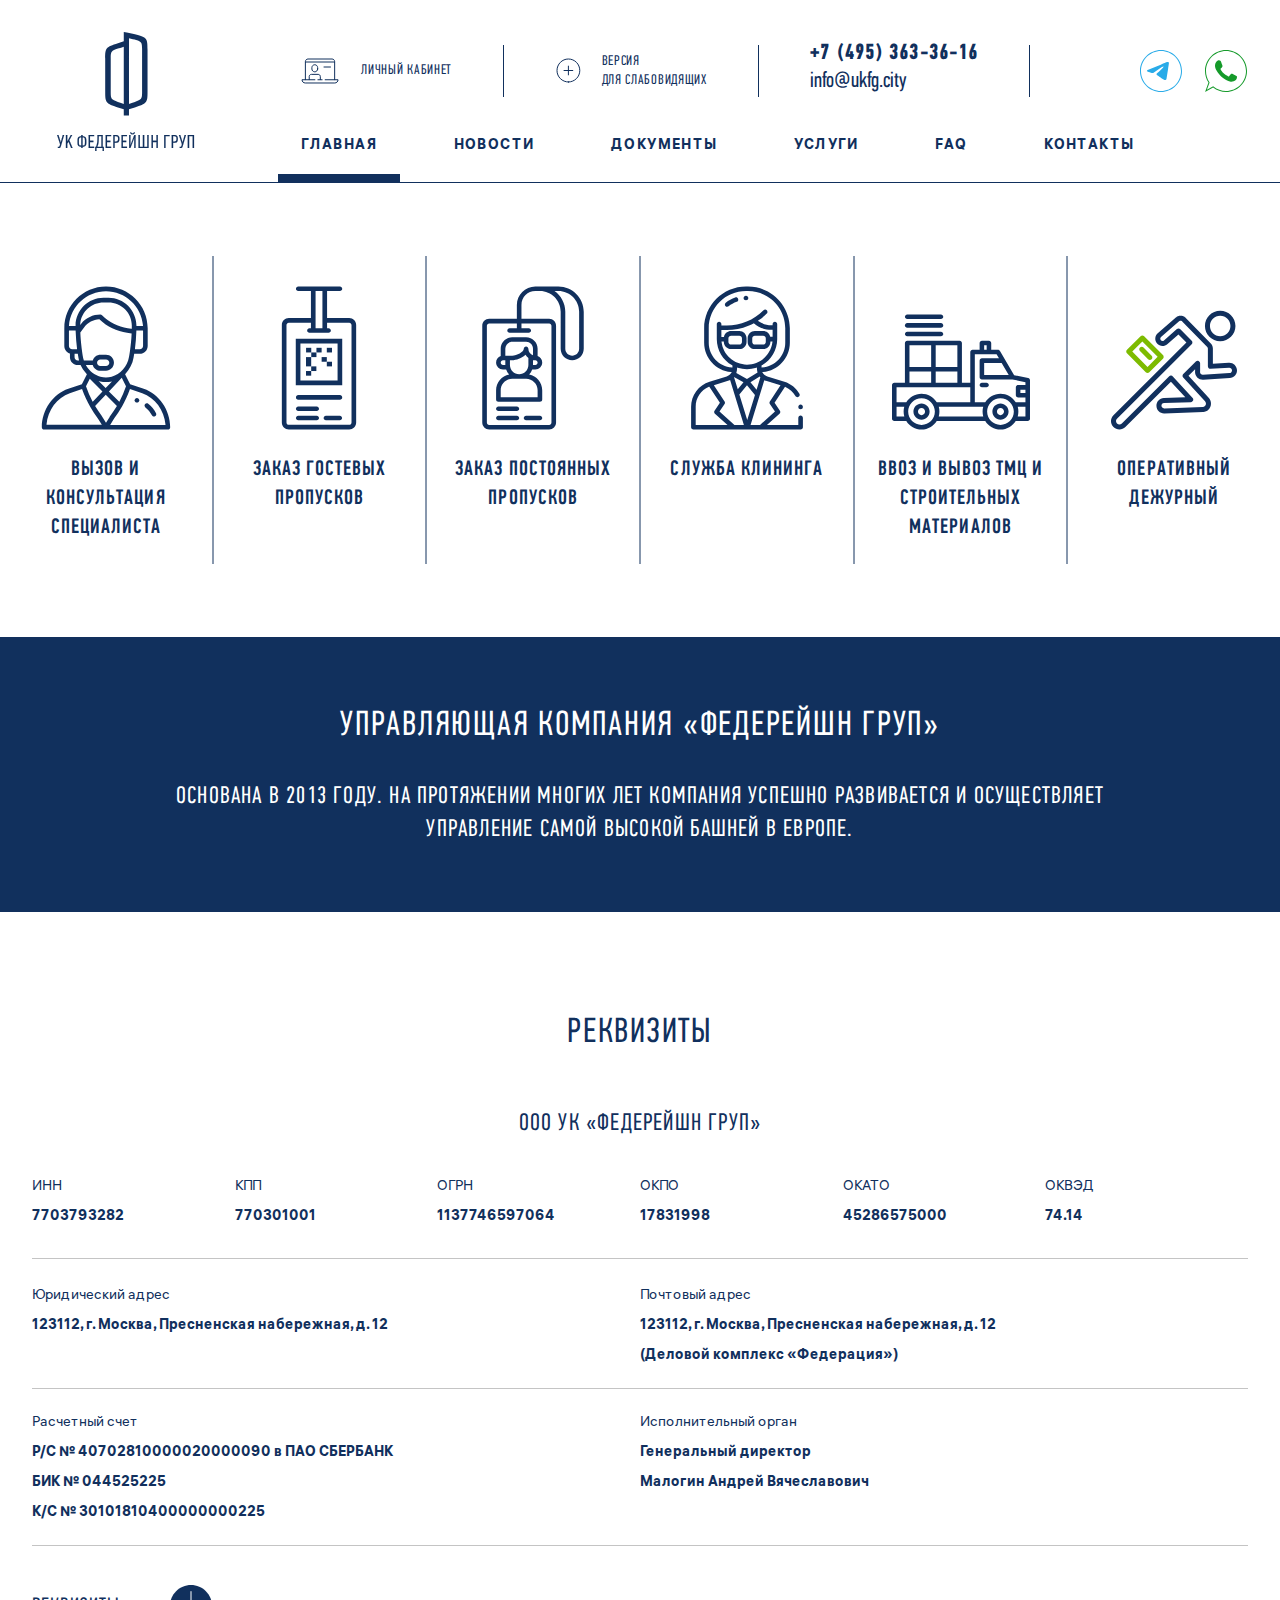
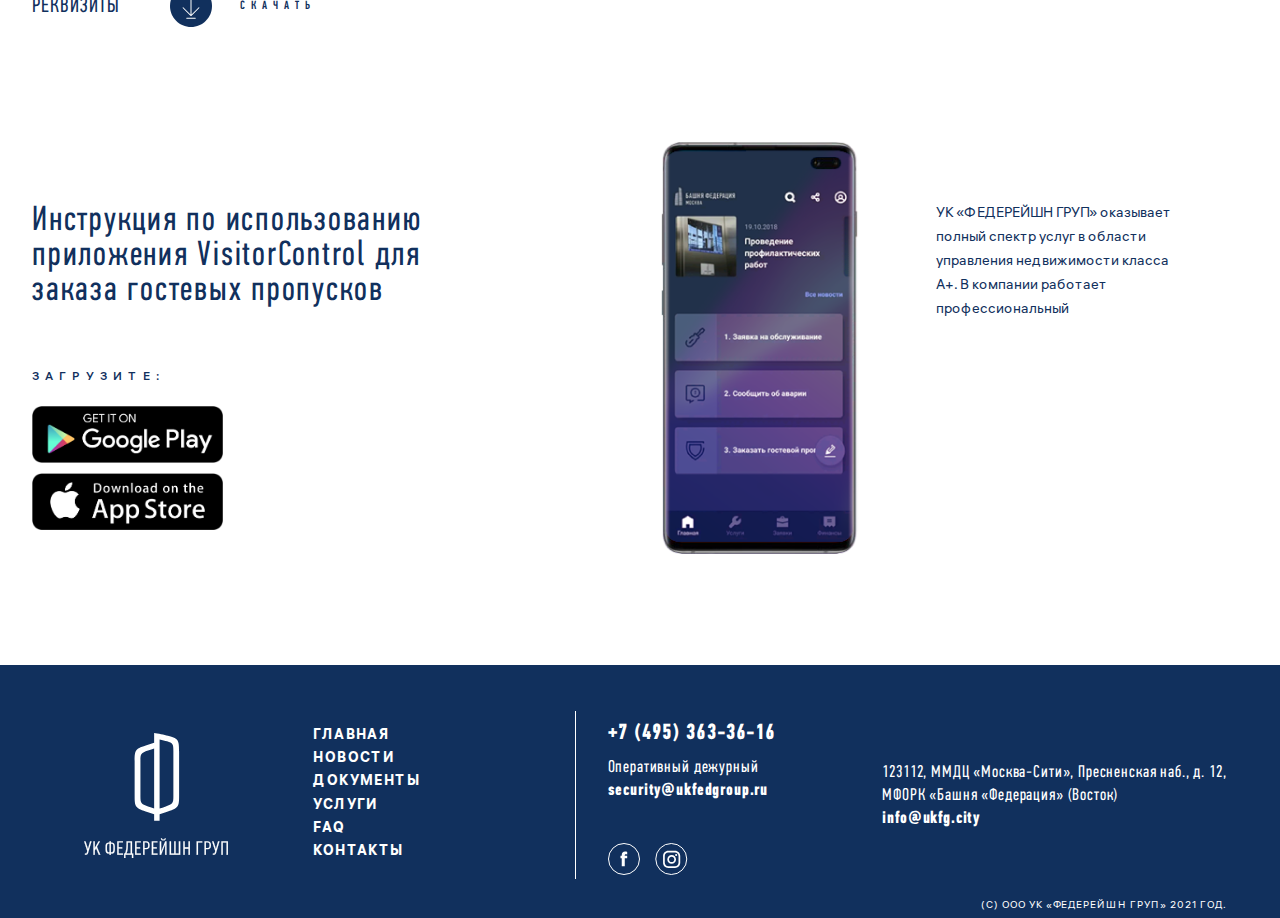
==== commit 92180896: "letsee-font" ====
--- a/index.html
+++ b/index.html
@@ -72,7 +72,7 @@
                               <div id="dialog" class="windows">
                                  <div class="top"><a href="#" class="link close"></a></div>
                                  <div class="text">общий телефон заказа услуг:</div>
-                                 <a href="tel:+74951112233"><div class="phone">+ 7 (495) 111 22 33</div></a>
+                                 <a href="tel:+74951112233"><div class="phone letsee-guard">+ 7 (495) 111 22 33</div></a>
                                  <div class="app">Быстрая связь:</div>
                                  <div class="columns__app">
                                     <a href="#">
@@ -160,7 +160,7 @@
                            <div id="dialogs" class="window">
                               <div class="top"><a href="#" class="link close"></a></div>
                               <div class="text">общий телефон заказа услуг:</div>
-                              <a href="tel:+ 74951112233"><div class="phone">+ 7 (495) 111 22 33</div></a>
+                              <a href="tel:+ 74951112233"><div class="phone letsee-guard">+ 7 (495) 111 22 33</div></a>
                               <div class="app">Быстрая связь:</div>
                               <div class="columns__app">
                                  <a href="#">
--- a/css/style.css
+++ b/css/style.css
@@ -1217,7 +1217,6 @@
      display: none;
    }
    .columns__all {
-     width: 71px;
      margin: 20px 0px 0px 20px;
      font-family: PF Din Text Comp Pro;
      font-weight: normal;
@@ -1696,6 +1695,7 @@
    font-size: 14px;
    letter-spacing: 0.1em;
    text-transform: uppercase;
+   min-height: 130px;
  }
  .footer a,
  .footer a:visited,
